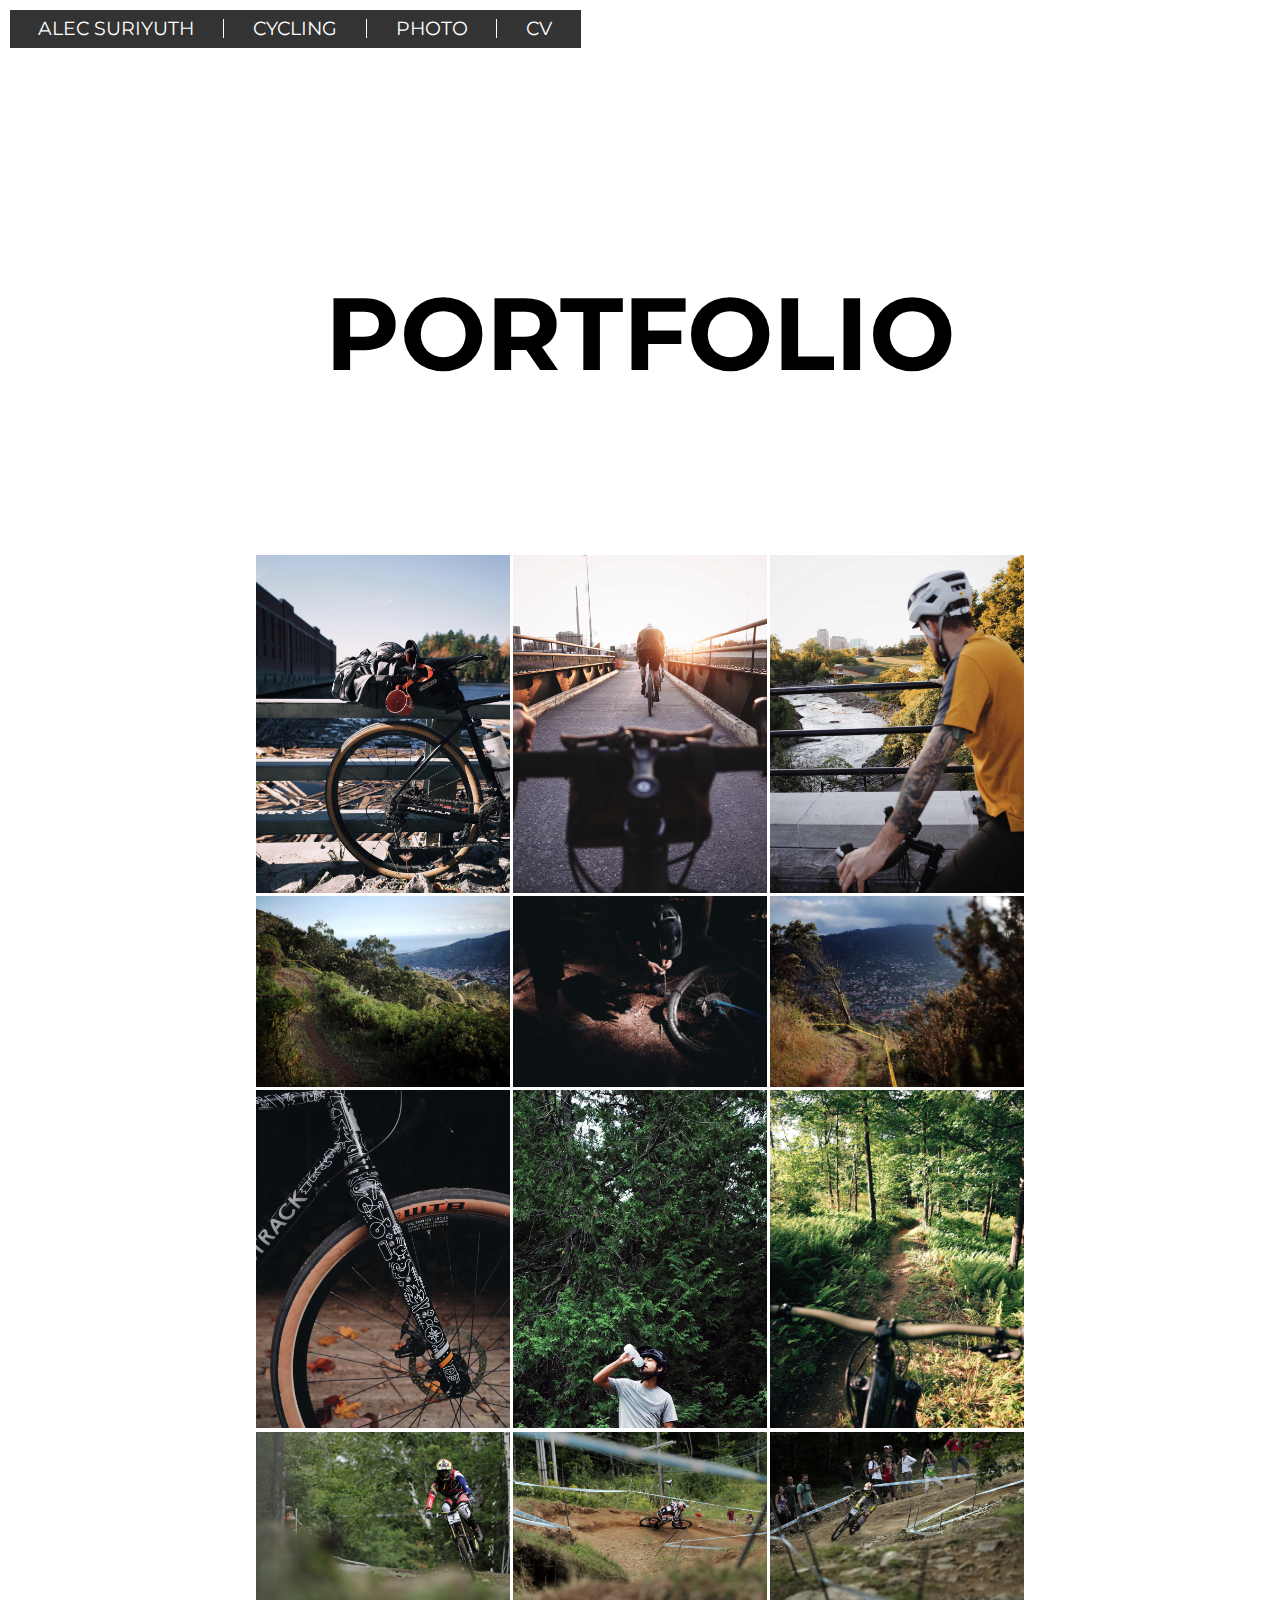
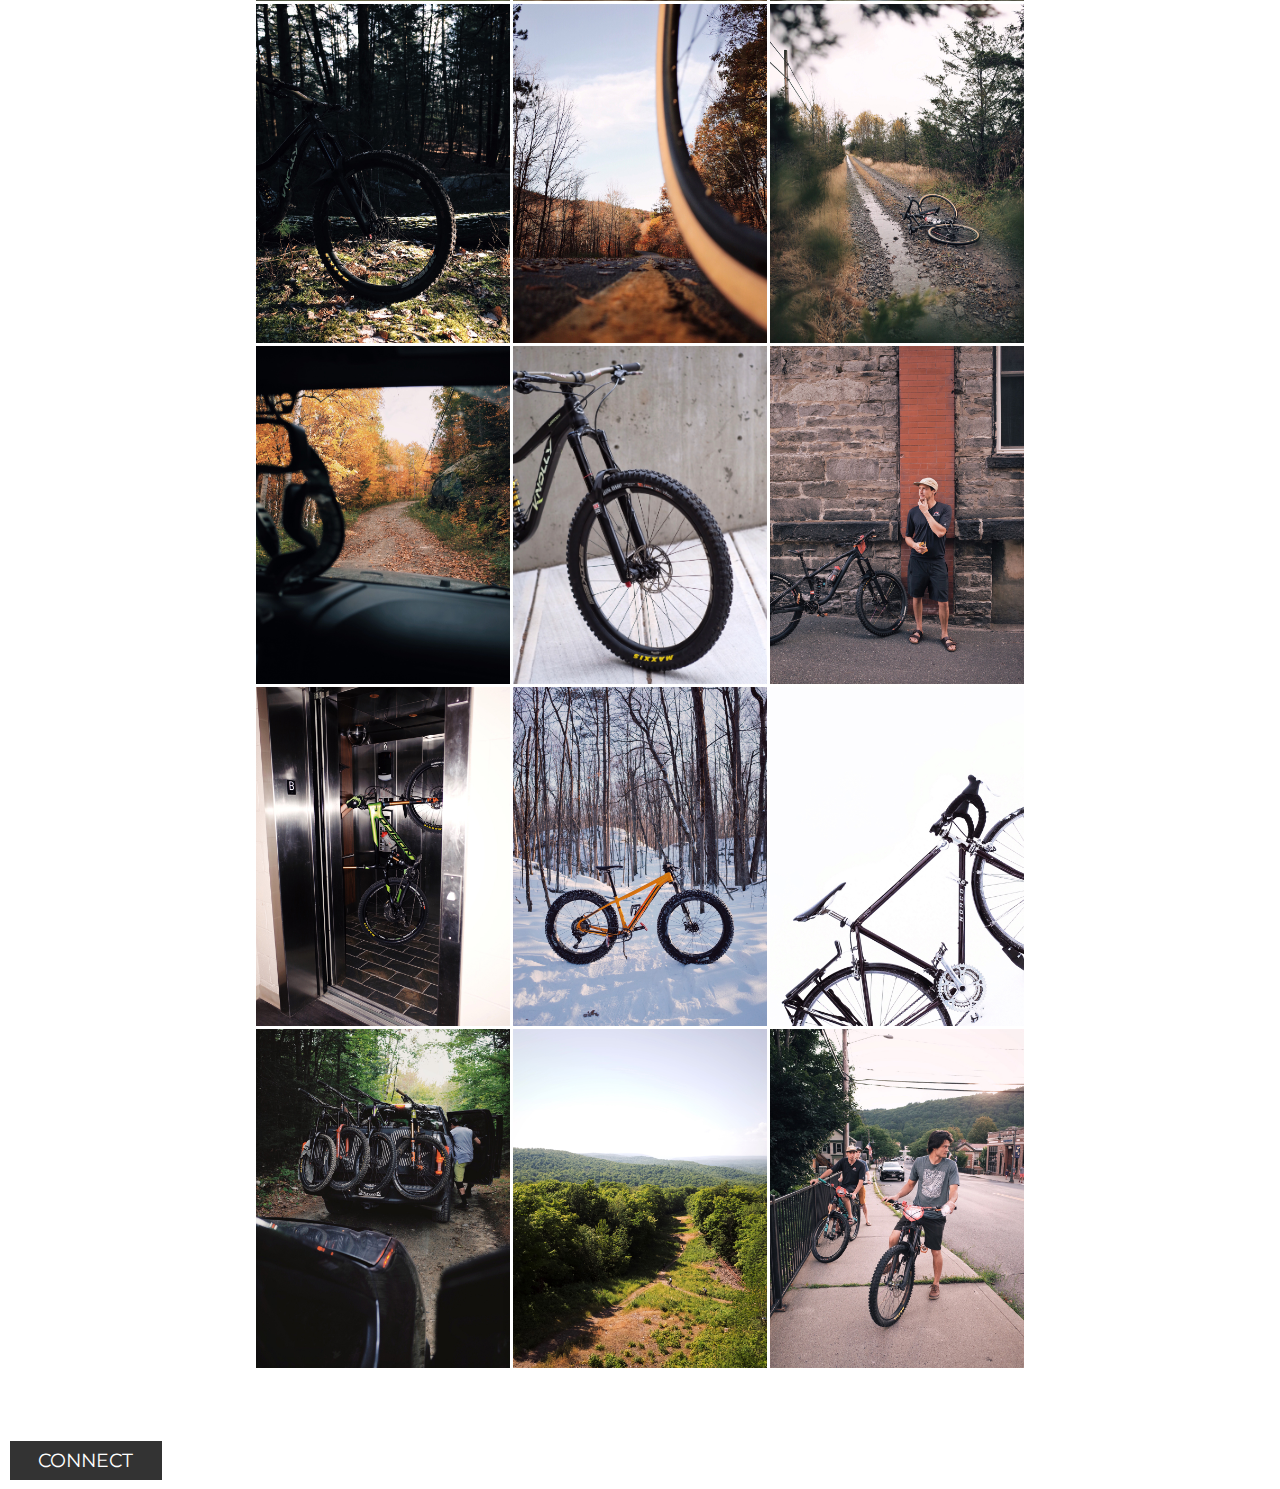
==== bpp.html @ 1c7b2f06 "Update bpp.html" ====
<html>   
<head> <!-- stuff that needs to be run but isnt show -->
    <title>ALEC SURIYUTH</title> <!--title seen in tab-->
        <link rel="stylesheet" type="text/css" href="cssreset.css"/> <!--links cssreset-->
        <link rel="stylesheet" type="text/css" href="style.css"/> <!--links stylesheet-->
        <link href="https://fonts.googleapis.com/css?family=Montserrat:200,300,400,500,700" rel="stylesheet"> <!--links font -->
    <style> 
    </style>
    <meta name="viewport" content="width= device-width, initial-scale= 1.0">
</head>


<body> <!--where the content goes-->
    
    <div class="gridt">
        
        <div class="T"><p><a href="index.html">ALEC SURIYUTH</a></p></div>
        <div class="L"><p><a href="cycling.html">CYCLING</a></p></div>
        <div class="C"><p><a href="photogrpahy.html">PHOTO</a></p></div>
        <div class="R"><p><a href="cv.html">CV</a></p></div>
    </div>
    
    
    <div class="content">

        <div class="title"><h1>PORT<wbr>FOLIO</h1></div>
            
        <div class="grid"> 
            <!-- separator -->
            <div>
                <img src="Bicycle%20Photo%20Portfolio/14.jpg"/>
            </div>
            <div>
                <img src="Bicycle%20Photo%20Portfolio/1.jpg"/>
            </div>
            <div>
                <img src="Bicycle%20Photo%20Portfolio/3.jpg"/> 
            </div>
            <!-- separator -->
            <div>
                <img src="Bicycle%20Photo%20Portfolio/36.jpg"/>
            </div>
            <div>
                <img src="Bicycle%20Photo%20Portfolio/33.jpg"/>
            </div>
            <div>
                <img src="Bicycle%20Photo%20Portfolio/35.jpg"/>
            </div>
            <!-- separator -->
            <div>
                <img src="Bicycle%20Photo%20Portfolio/4.jpeg"/>
            </div>
            <div>
                <img src="Bicycle%20Photo%20Portfolio/6.jpg"/>
            </div>
            <div>
                <img src="Bicycle%20Photo%20Portfolio/5.jpeg"/>
            </div>
            <!-- separator -->
            <div>
                <img src="Bicycle%20Photo%20Portfolio/20.jpg"/>
            </div>
            <div>
                <img src="Bicycle%20Photo%20Portfolio/21.JPG"/>
            </div>
            <div>
                <img src="Bicycle%20Photo%20Portfolio/22.JPG"/>
            </div>
            <!-- separator -->
            <div>
                <img src="Bicycle%20Photo%20Portfolio/10.jpg"/>
            </div>
            <div>
                <img src="Bicycle%20Photo%20Portfolio/11.jpg"/>
            </div>
            <div>
                <img src="Bicycle%20Photo%20Portfolio/12.jpg"/> 
            </div>
            <!-- separator -->
            <div>
                <img src="Bicycle%20Photo%20Portfolio/13.jpg"/>
            </div>
            <div>
                <img src="Bicycle%20Photo%20Portfolio/30.jpeg"/>
            </div>
            <div>
                <img src="Bicycle%20Photo%20Portfolio/15.jpg"/>
            </div>
            <!-- separator -->
             <div>
                 <img src="Bicycle%20Photo%20Portfolio/2.jpg"/>
            </div>
            <div>
                <img src="Bicycle%20Photo%20Portfolio/17.jpg"/>
            </div>
            <div>
                <img src="Bicycle%20Photo%20Portfolio/9.JPG"/>
            </div>
            <!-- separator -->
            <div>
                <img src="Bicycle%20Photo%20Portfolio/19.jpeg"/>
            </div>
            <div>
                <img src="Bicycle%20Photo%20Portfolio/23.jpg"/>
            </div>
            <div>
                <img src="Bicycle%20Photo%20Portfolio/24.jpeg"/>
            </div>
            <!-- separator -->
            
            
            
        </div>
    </div>
    
    
    <div class="bottomh"><p><a href="connect.html">CONNECT</a></p></div>
    
</body>
---- cssreset.css ----
/* http://meyerweb.com/eric/tools/css/reset/ 
   v2.0 | 20110126
   License: none (public domain)
*/

html, body, div, span, applet, object, iframe,
h1, h2, h3, h4, h5, h6, p, blockquote, pre,
a, abbr, acronym, address, big, cite, code,
del, dfn, em, img, ins, kbd, q, s, samp,
small, strike, strong, sub, sup, tt, var,
b, u, i, center,
dl, dt, dd, ol, ul, li,
fieldset, form, label, legend,
table, caption, tbody, tfoot, thead, tr, th, td,
article, aside, canvas, details, embed, 
figure, figcaption, footer, header, hgroup, 
menu, nav, output, ruby, section, summary,
time, mark, audio, video {
	margin: 0;
	padding: 0;
	border: 0;
	font-size-adjust: inherit;
	font: ;
	vertical-align: baseline;
}
/* HTML5 display-role reset for older browsers */
article, aside, details, figcaption, figure, 
footer, header, hgroup, menu, nav, section {
	display: block;
}
body {
	line-height: 1;
}
ol, ul {
	list-style: none;
}
blockquote, q {
	quotes: none;
}
blockquote:before, blockquote:after,
q:before, q:after {
	content: '';
	content: none;
}
table {
	border-collapse: collapse;
	border-spacing: 0;
}
---- style.css ----
/* CSS CODING */

/* MOBILE FIRST DESIGN */

@media all and (max-width: 767px) {
/*body*/
body { background-color: white;  font-weight: normal; font-family: montserrat; text-rendering: optimizeLegibility; width: 100%;  max-width: 100%; min-height: 100%; padding: 0px; /*space above, right, bottom, left */ margin: 0px; color: black}

/* header */
.gridt { display: grid; grid-template-columns: 1fr 1fr 1fr; width: 100%; text-align: center; overflow: hidden; font-weight: bold; font-size: 100%}
.gridt a { color: white; text-decoration: none}
.T { grid-row: 1; grid-row-end: 1; grid-column-start: 1; grid-column-end: 4; margin: 1.2em 0em 0.6em 0em; background-color: white }
.T a { color: #333; font-size: 10vw}
.L { grid-row: 2; grid-row-end: 2; grid-column: 1; padding: 0.5em; background-color: #333; margin: 0.2em 0.2em 0.2em 0.4em }
.C { grid-row: 2; grid-row-end: 2; grid-column: 2; padding: 0.5em; background-color: #333; margin: 0.2em }
.R { grid-row: 2; grid-row-end: 2; grid-column: 3; padding: 0.5em; background-color: #333; margin: 0.2em 0.4em 0.2em 0.2em }
    
/* bottom navigation bar */
.bottomh { background-color: #333; margin: 0.4em; padding: 0.5em; position: absolute; right: 0; left: 0; bottom:  }
.bottomh a { color: white; text-decoration: none; font-weight: bold;  }

/* homepage/connect footer */
.bottomht { background-color: #333; margin: 0.4em; padding: 0.5em; right: 0; left: 0; bottom: 0}
.bottomht a { color: white; text-decoration: none; font-weight: bold }
    
/* title */
.title { text-align: center; position: center; padding-bottom: 1em; display: block; width: 100vw; overflow: hidden}
.title h2 { margin: 0%; margin-bottom: 3em; font-size: 4vw}
.title h1 { position: center;  font-size: 15vw; font-family: montserrat; margin-top: 15vh}

/* special title */
/* from https://css-tricks.com/swapping-out-text-five-different-ways/ */
    
#example-five { position: relative; width: 100% }
#example-five-checkbox { display: none }
#example-five:after { content: "CV"; position: absolute; top: 0; left: 0; right: 0; bottom: 0; background: white}
      
/* content */
.content { background-color: white; text-align: center; margin-top: 12%; color: black; min-height: 100% }
.content a { color: black; text-decoration: none}
    
.homepagelinks {font-size: 2vw; margin-bottom: 50vh}
.homepagelinks h2 a { color: black; text-decoration: none }
.homepagelinks a:hover {color: dimgrey}

/* grid */
img { display: block; max-width: 100%; height: }

/* sets up grid for photos*/
.grid { margin-top: 35%}
.grid img { background-color: aqua; margin-bottom: 5%; width: 90%; margin-left: 5%; margin-right: 5%}
 
.sep {display: block; height: 2em; width: 100%}
  
/* Resume */
.resume {display: block;  max-width: 100%; margin: 10% 0% 10% 0%}
    
/*CYCLING*/
.sponsors {margin-bottom: 3em; margin-top: 2em; font-size: 1em; width: 65%; margin-left: 17.5%; margin-right: 17.5%}
.sponsors h2 {  font-size: 1.3em; margin: 0%; padding: 0%}
.sponsors h3 {  font-size: 1.3em; margin: 0%; padding: 0%}
.sponsors h4 {  font-size: 0.7em; margin: 0%; padding: 0%}
.sponsors a:hover {color:dimgrey}

/*CONNECT*/
.connect {margin-bottom: 3em; margin-top: 2em}
.connect h2 {  font-size: 1em; margin: 0%; padding: 0.1em}
.connect a:hover {color:dimgrey}

.schedule {position: relative; text-align: left; margin-left: 25%; width: 90%; margin-left: 5%; margin-right: 5%; margin-bottom: 10em}
.schedule h3 {margin-bottom: 0.5em}
.cyc {  width: 100%; position: relative; text-align: left; background-color: white}
.imagecyc {position: relative; width: 90%; margin-left: 5%; margin-right: 5%; margin-bottom: 8em; margin-top: 7.5em}
.imagecyc h4 {margin-top: 0.5em}
table {width: 100%}
td {padding: 0.1em}
.overall {position: relative; text-align: left; margin-left: 25%; width: 50%; margin-bottom: 5em}


}






/* DESKTOP */

@media all and (min-width: 767px) { 

/*body*/
body { background-color: white;  font-weight: normal; font-family: montserrat; text-rendering: optimizeLegibility; max-width: 100%; max-height: 100%; padding: 0px; /*space above, right, bottom, left */ margin: 0px; color: black; min-width: 800px}

/* lists */
.gridt { display: inline-block; text-align: center; text-decoration: none; background-color: #333; font-size: 1.2em; margin: 0.5em }
    .T { display: inline-block; padding: 0em 1.5em 0em 1em; margin: 0.5em; float: left; border-right: solid 0.1em white}
    .L { display: inline-block; padding: 0em 1.5em 0em 0.5em; margin: 0.5em; float: left; border-right: solid 0.1em white}
    .C { display: inline-block; padding: 0em 1.5em 0em 0.5em; margin: 0.5em; float: left; border-right: solid 0.1em white}
    .R { display: inline-block; padding: 0em 1em 0em 0.5em; margin: 0.5em; float: left; }
    .gridt a { color: white; text-decoration: none}
.gridt a:hover { background-color: #111 }

/* top bar */
.top { position: fixed; top: 0px; width: 100%; z-index: +2}

/* bottom navigation bar */
.bottomh { display: block; background-color: #333; font-size: 1.2em; margin-top: 5%; padding: 0.5em 1.5em 0.5em 1.5em; margin: 0.5em; bottom: 0; position: static; float: left}
.bottomh a { color: white; text-decoration: none}
    
/* bottom navigation bar */
.bottomht { position: absolute; bottom: 0em; display: block; background-color: #333; font-size: 1.2em; padding: 0.5em 1.5em 0.5em 1.5em; margin: 0.5em}
.bottomht a { color: white; text-decoration: none}

/* title */
.title { text-align: center; padding-bottom: 1em; width: 100vw; background-color: white; margin-top: 25vh}
.title h2 { margin: 0%; margin-bottom: 3em; font-size: 2vw}
.title h1 { position: center; font-size: 8vw; font-family: montserrat; width: 80%; margin-left: 10%; margin-right: 10%; padding: 0%; background-color: white}
    
/* content */
.content { background-color: inherit; text-align: center; margin-top: 12%; color: black }

.homepagelinks {font-size: 1.4vw}
.homepagelinks h2 a { color: black; text-decoration: none }
.homepagelinks a:hover {color: dimgrey}

.content a { color: black; text-decoration: none}

/* grid */
img { display: block; max-width: 100% }

 /* sets up grid for photos*/
.grid {  display: grid; grid-template-columns: 1fr 1fr 1fr; width: 60vw; margin-left: 20vw; margin-right: 20vw;  position: relative; margin-bottom: 5%; margin-top: 12%; grid-gap: 0.2em} 
.grid img {margin-bottom: 0%}
 
.sep {display: block; height: 2em; width: 100%}
 
/* PDF */
.resume {display: block;  max-width: 60%; margin: 10% 20% 10% 20%; border: 0.1em solid black}
    
/*CYCLING*/
.sponsors {margin-bottom: 3em; margin-top: 2em; font-size: 1em; max-width: 65%; margin-left: 17.5%; margin-right: 17.5%}
.sponsors h2 {  font-size: 1.3em; margin: 0%; padding: 0%}
.sponsors h3 {  font-size: 1.3em; margin: 0%; padding: 0%}
.sponsors h4 {  font-size: 0.7em; margin: 0%; padding: 0%}
.sponsors a:hover {color:dimgrey}

/*CONNECT*/
.connect {margin-bottom: 3em; margin-top: em}
.connect h2 {  font-size: 1.5em; margin: 0%; padding: 0.1em}
.connect a:hover {color:dimgrey}

.schedule {position: relative; text-align: left; margin-left: 25%; width: 50%; margin-bottom: 10em}
.schedule h3 {margin-bottom: 0.5em}
.cyc {  width: 100%; position: relative; text-align: left; background-color: white}
.imagecyc {position: relative; width: 75%; margin-left: 12.5%; margin-right: 12.5%; margin-bottom: 8em; margin-top: 8em}
.imagecyc h4 {margin-top: 0.5em}
table {width: 100%}
td {padding: 0.1em}
.overall {position: relative; text-align: left; margin-left: 25%; width: 50%; margin-bottom: 5em}

}
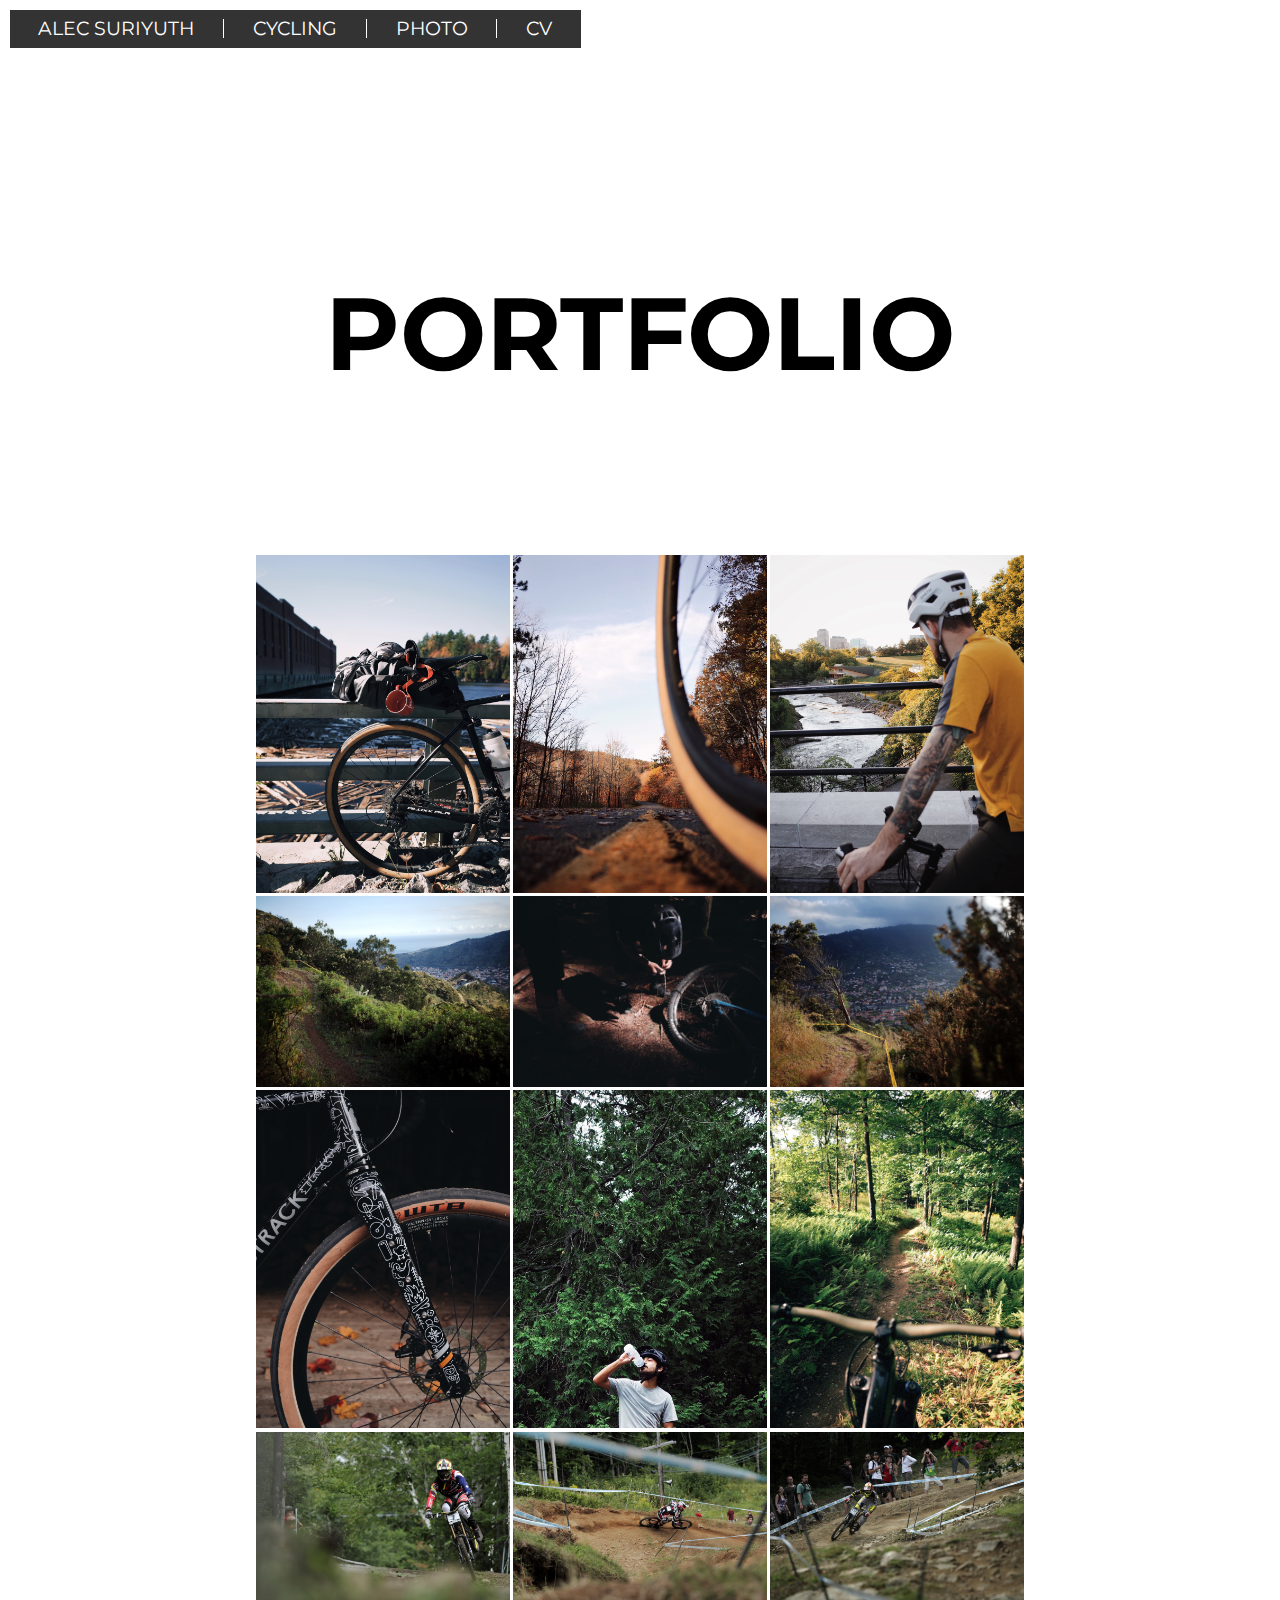
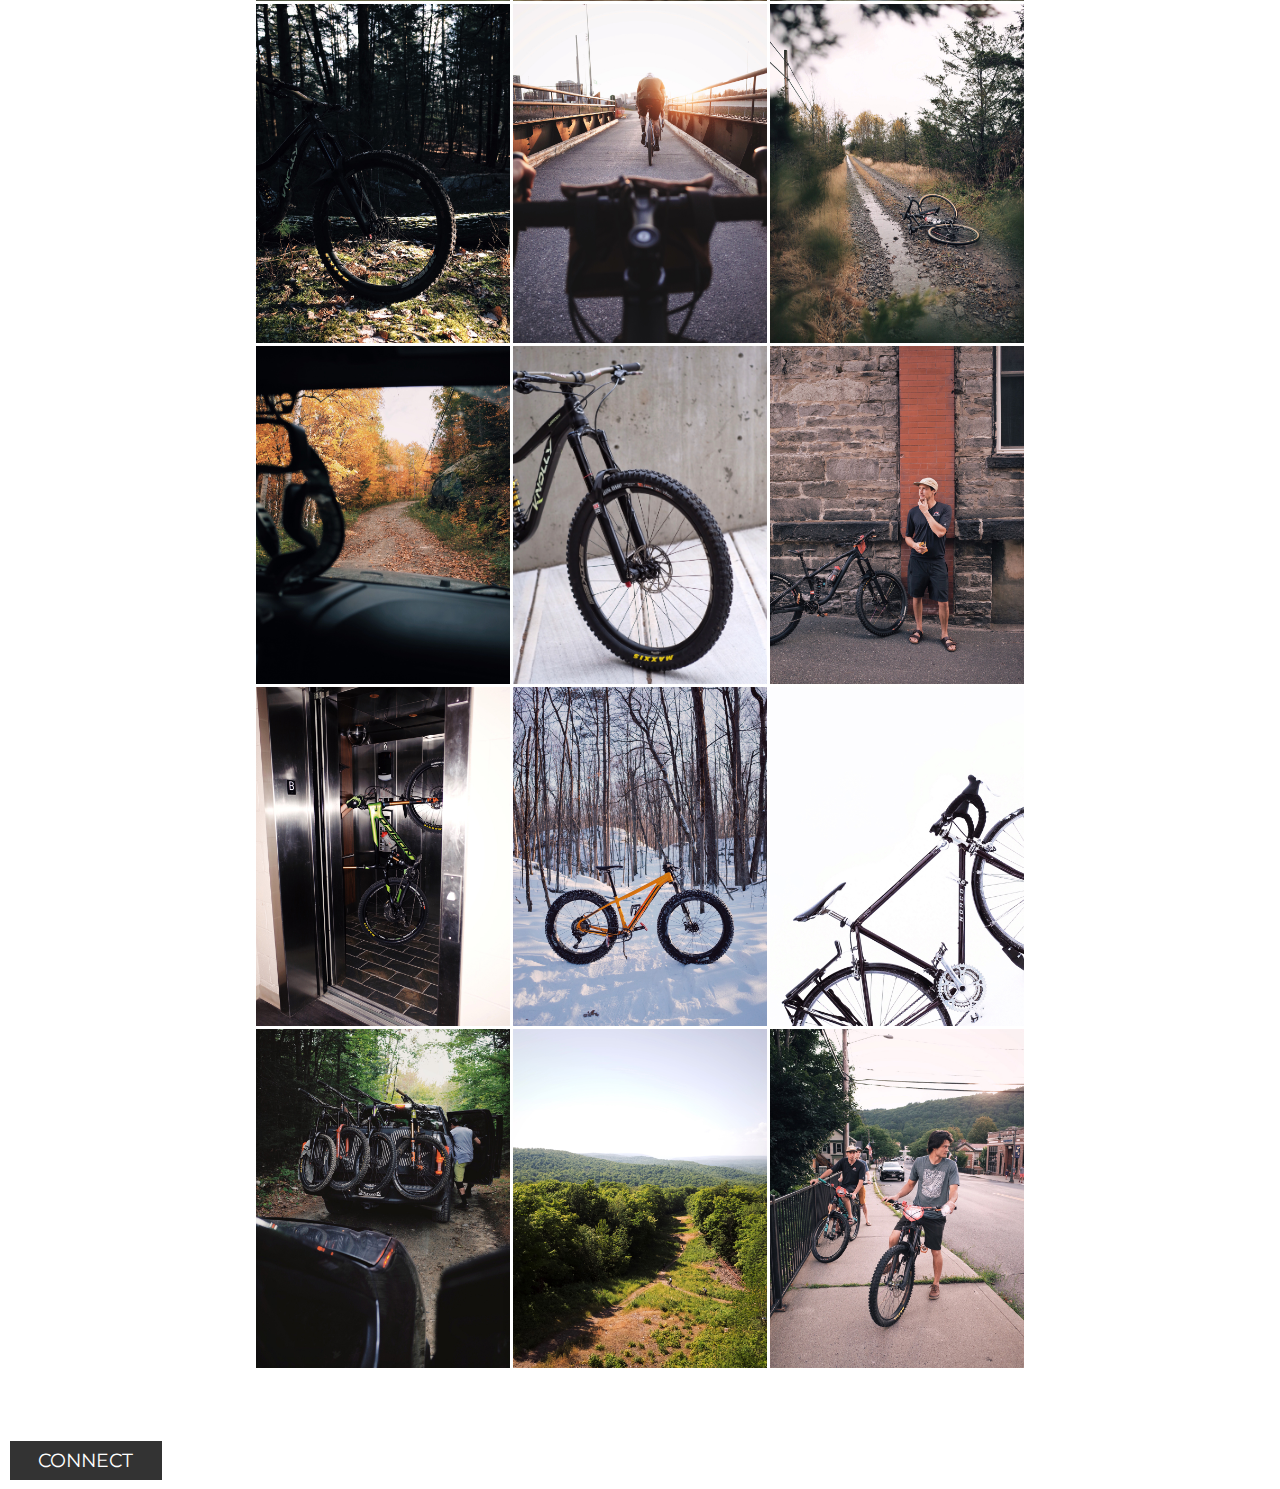
==== commit c698f9a1: "Update bpp.html" ====
--- a/bpp.html
+++ b/bpp.html
@@ -31,7 +31,7 @@
                 <img src="Bicycle%20Photo%20Portfolio/14.jpg"/>
             </div>
             <div>
-                <img src="Bicycle%20Photo%20Portfolio/1.jpg"/>
+                <img src="Bicycle%20Photo%20Portfolio/11.jpg"/>
             </div>
             <div>
                 <img src="Bicycle%20Photo%20Portfolio/3.jpg"/> 
@@ -71,7 +71,7 @@
                 <img src="Bicycle%20Photo%20Portfolio/10.jpg"/>
             </div>
             <div>
-                <img src="Bicycle%20Photo%20Portfolio/11.jpg"/>
+                <img src="Bicycle%20Photo%20Portfolio/1.jpg"/>
             </div>
             <div>
                 <img src="Bicycle%20Photo%20Portfolio/12.jpg"/> 
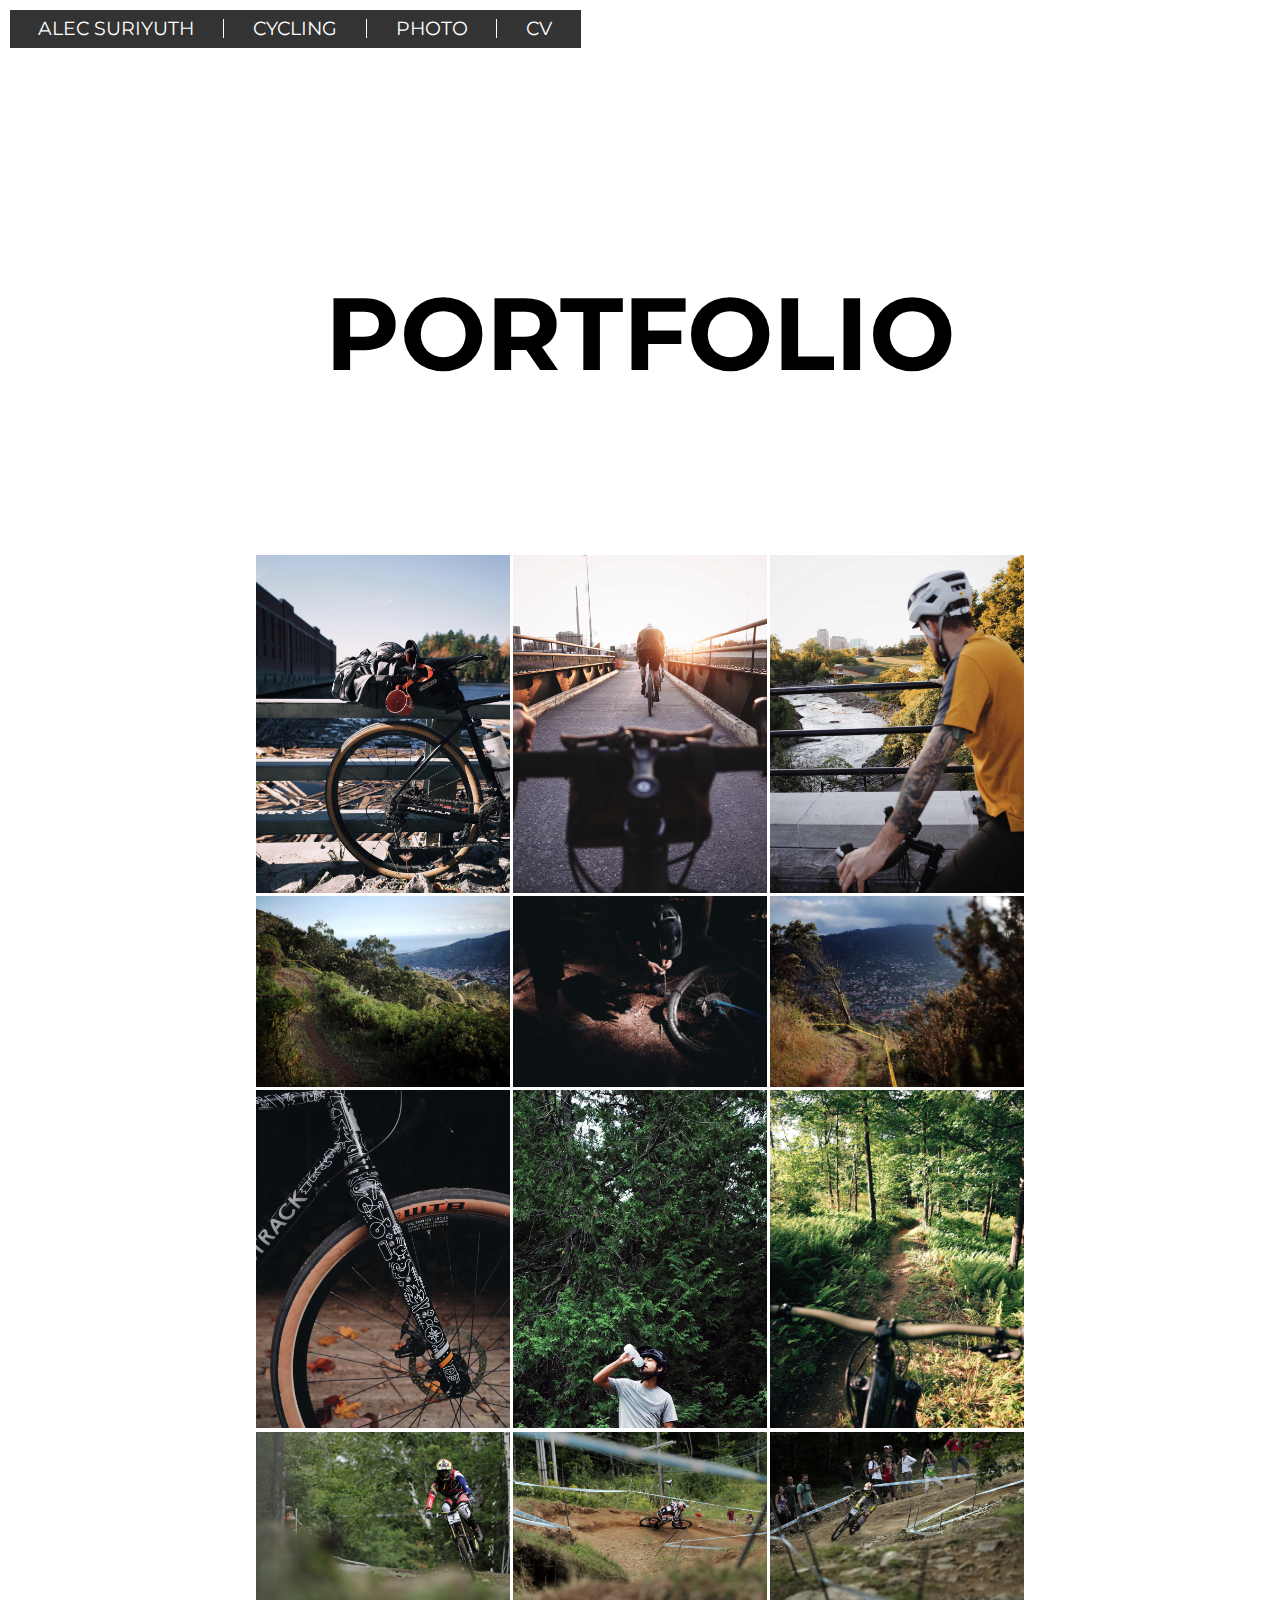
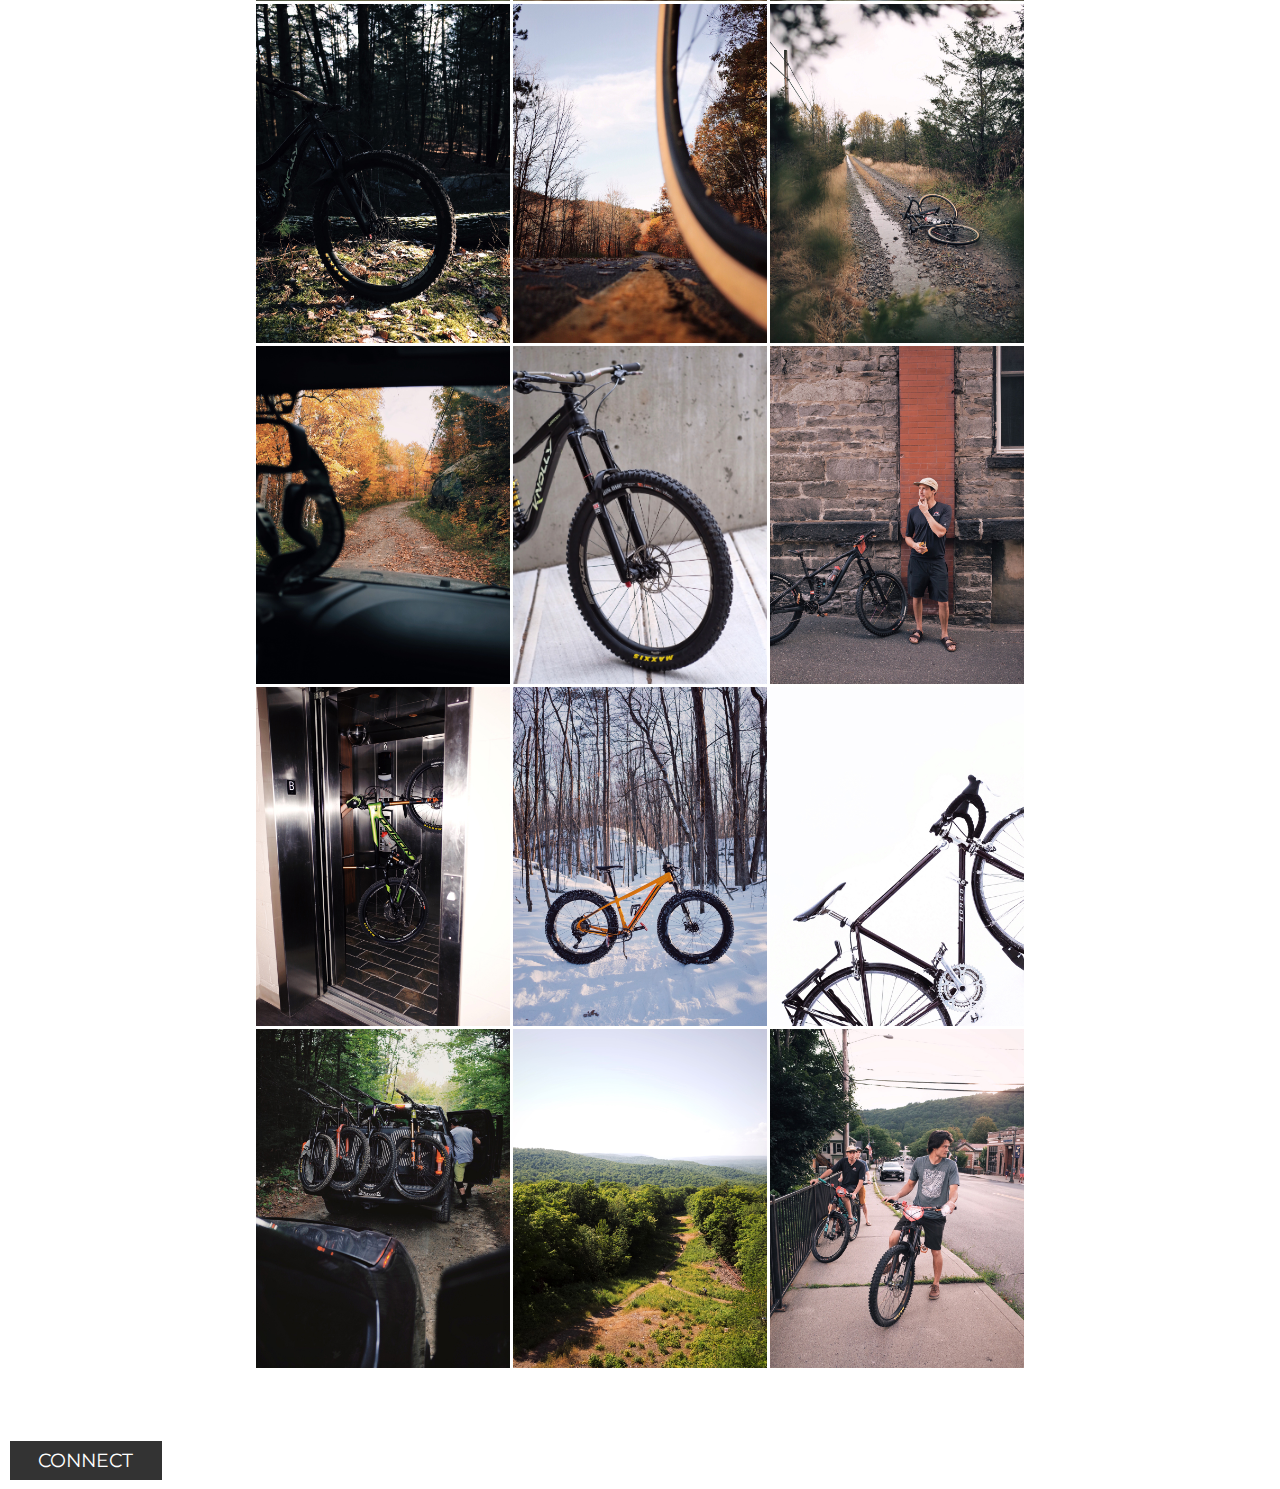
==== commit 92df1e2e: "Update bpp.html" ====
--- a/bpp.html
+++ b/bpp.html
@@ -31,7 +31,7 @@
                 <img src="Bicycle%20Photo%20Portfolio/14.jpg"/>
             </div>
             <div>
-                <img src="Bicycle%20Photo%20Portfolio/11.jpg"/>
+                <img src="Bicycle%20Photo%20Portfolio/1.jpg"/>
             </div>
             <div>
                 <img src="Bicycle%20Photo%20Portfolio/3.jpg"/> 
@@ -71,7 +71,8 @@
                 <img src="Bicycle%20Photo%20Portfolio/10.jpg"/>
             </div>
             <div>
-                <img src="Bicycle%20Photo%20Portfolio/1.jpg"/>
+                
+                <img src="Bicycle%20Photo%20Portfolio/11.jpg"/>
             </div>
             <div>
                 <img src="Bicycle%20Photo%20Portfolio/12.jpg"/> 
@@ -81,7 +82,7 @@
                 <img src="Bicycle%20Photo%20Portfolio/13.jpg"/>
             </div>
             <div>
-                <img src="Bicycle%20Photo%20Portfolio/30.jpeg"/>
+                <img src="Bicycle%20Photo%20Portfolio/37.jpeg"/>
             </div>
             <div>
                 <img src="Bicycle%20Photo%20Portfolio/15.jpg"/>
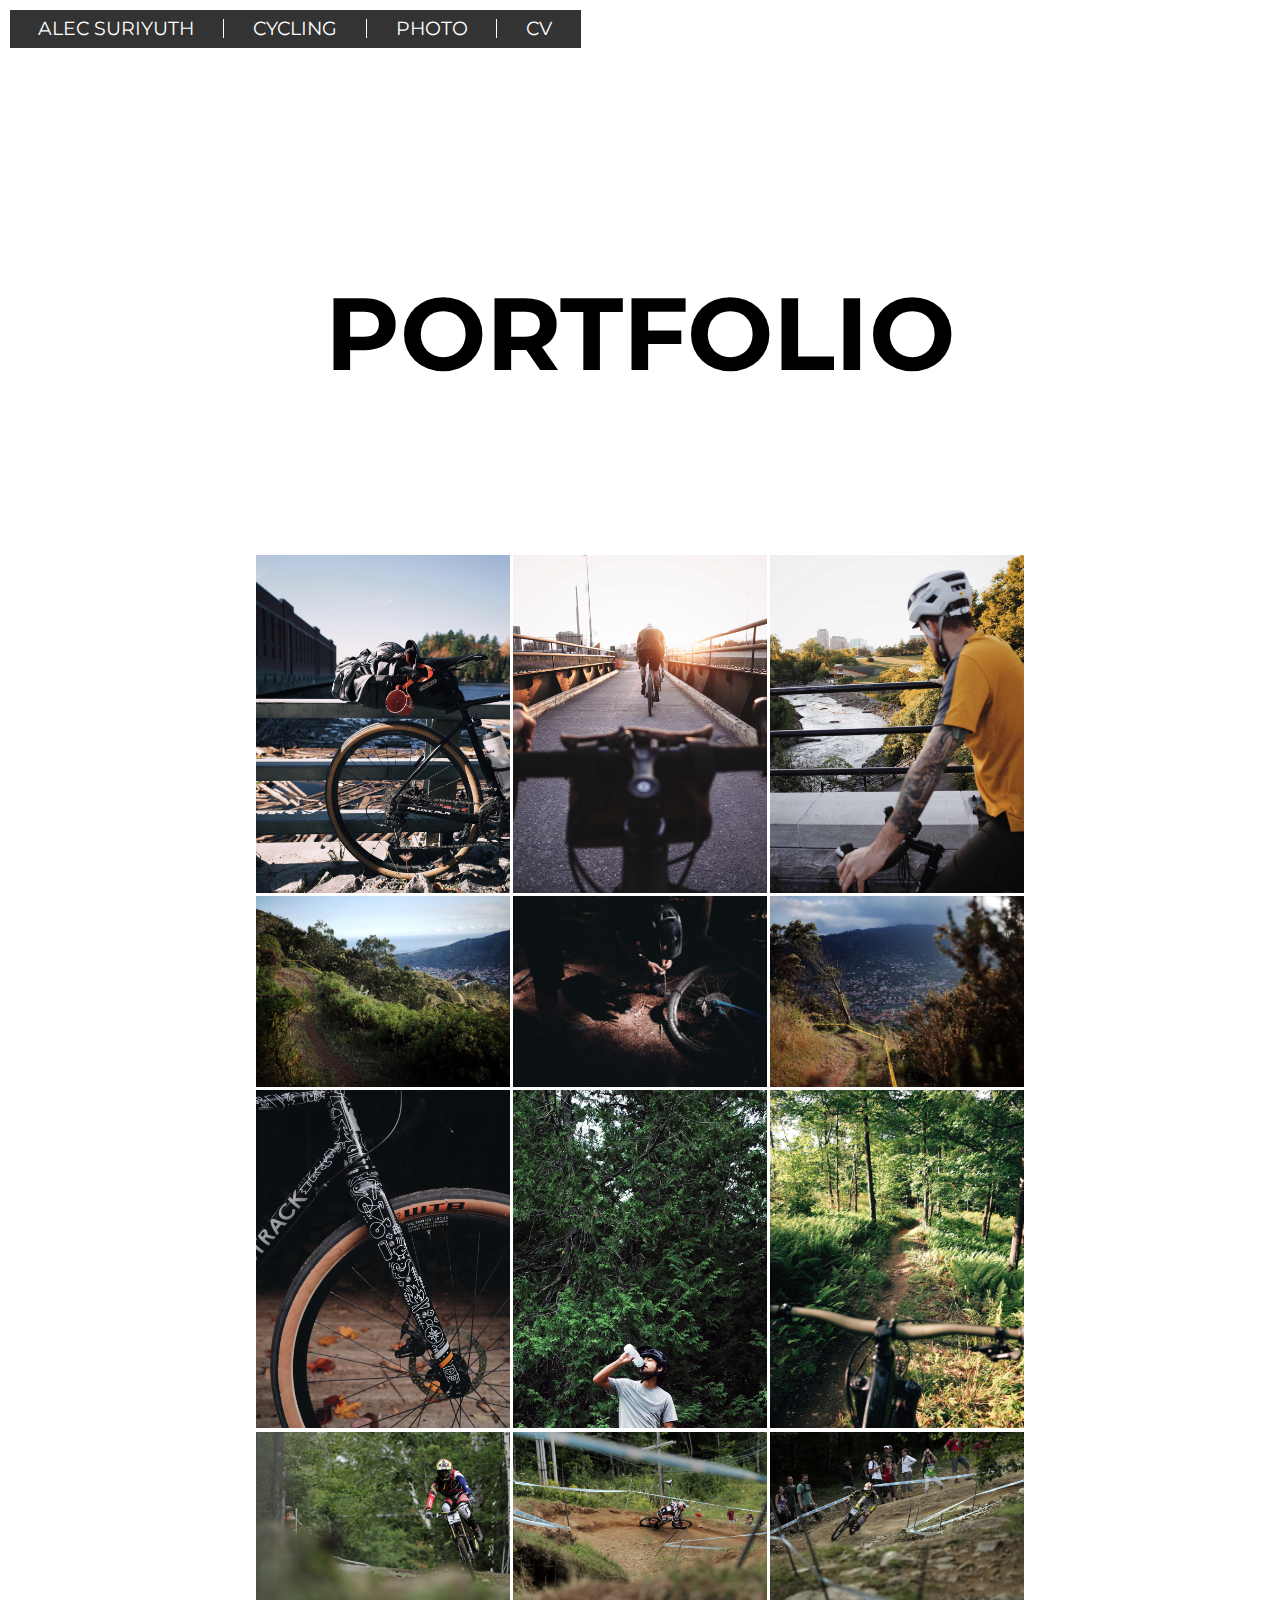
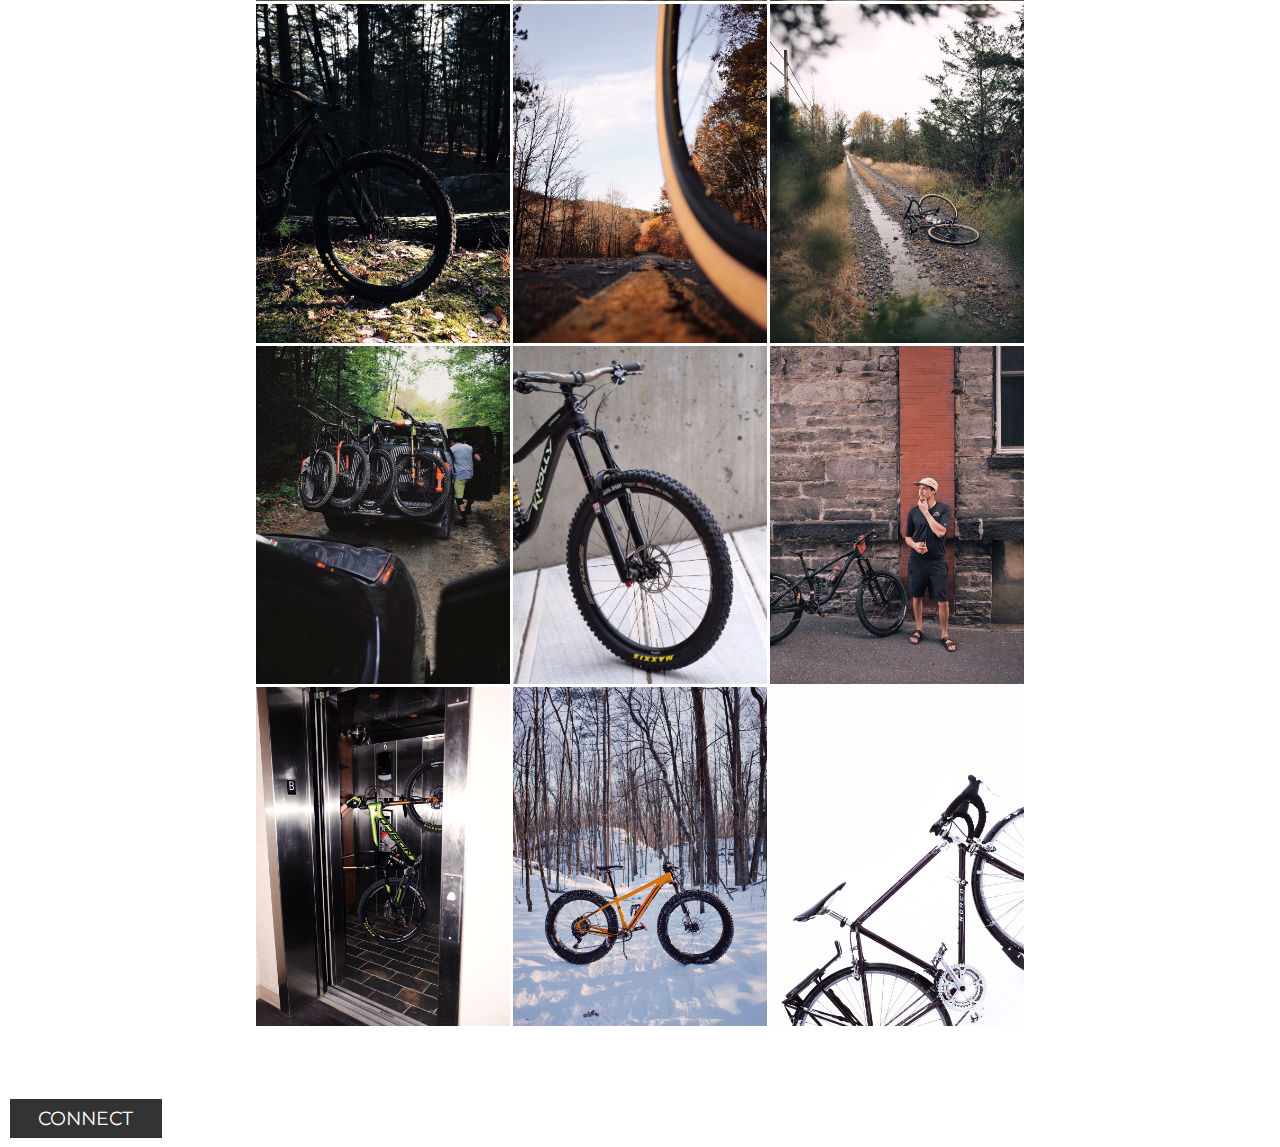
==== commit 29c954f6: "Update bpp.html" ====
--- a/bpp.html
+++ b/bpp.html
@@ -79,7 +79,7 @@
             </div>
             <!-- separator -->
             <div>
-                <img src="Bicycle%20Photo%20Portfolio/13.jpg"/>
+                <img src="Bicycle%20Photo%20Portfolio/19.jpeg"/>
             </div>
             <div>
                 <img src="Bicycle%20Photo%20Portfolio/37.jpeg"/>
@@ -98,16 +98,6 @@
                 <img src="Bicycle%20Photo%20Portfolio/9.JPG"/>
             </div>
             <!-- separator -->
-            <div>
-                <img src="Bicycle%20Photo%20Portfolio/19.jpeg"/>
-            </div>
-            <div>
-                <img src="Bicycle%20Photo%20Portfolio/23.jpg"/>
-            </div>
-            <div>
-                <img src="Bicycle%20Photo%20Portfolio/24.jpeg"/>
-            </div>
-            <!-- separator -->
             
             
             
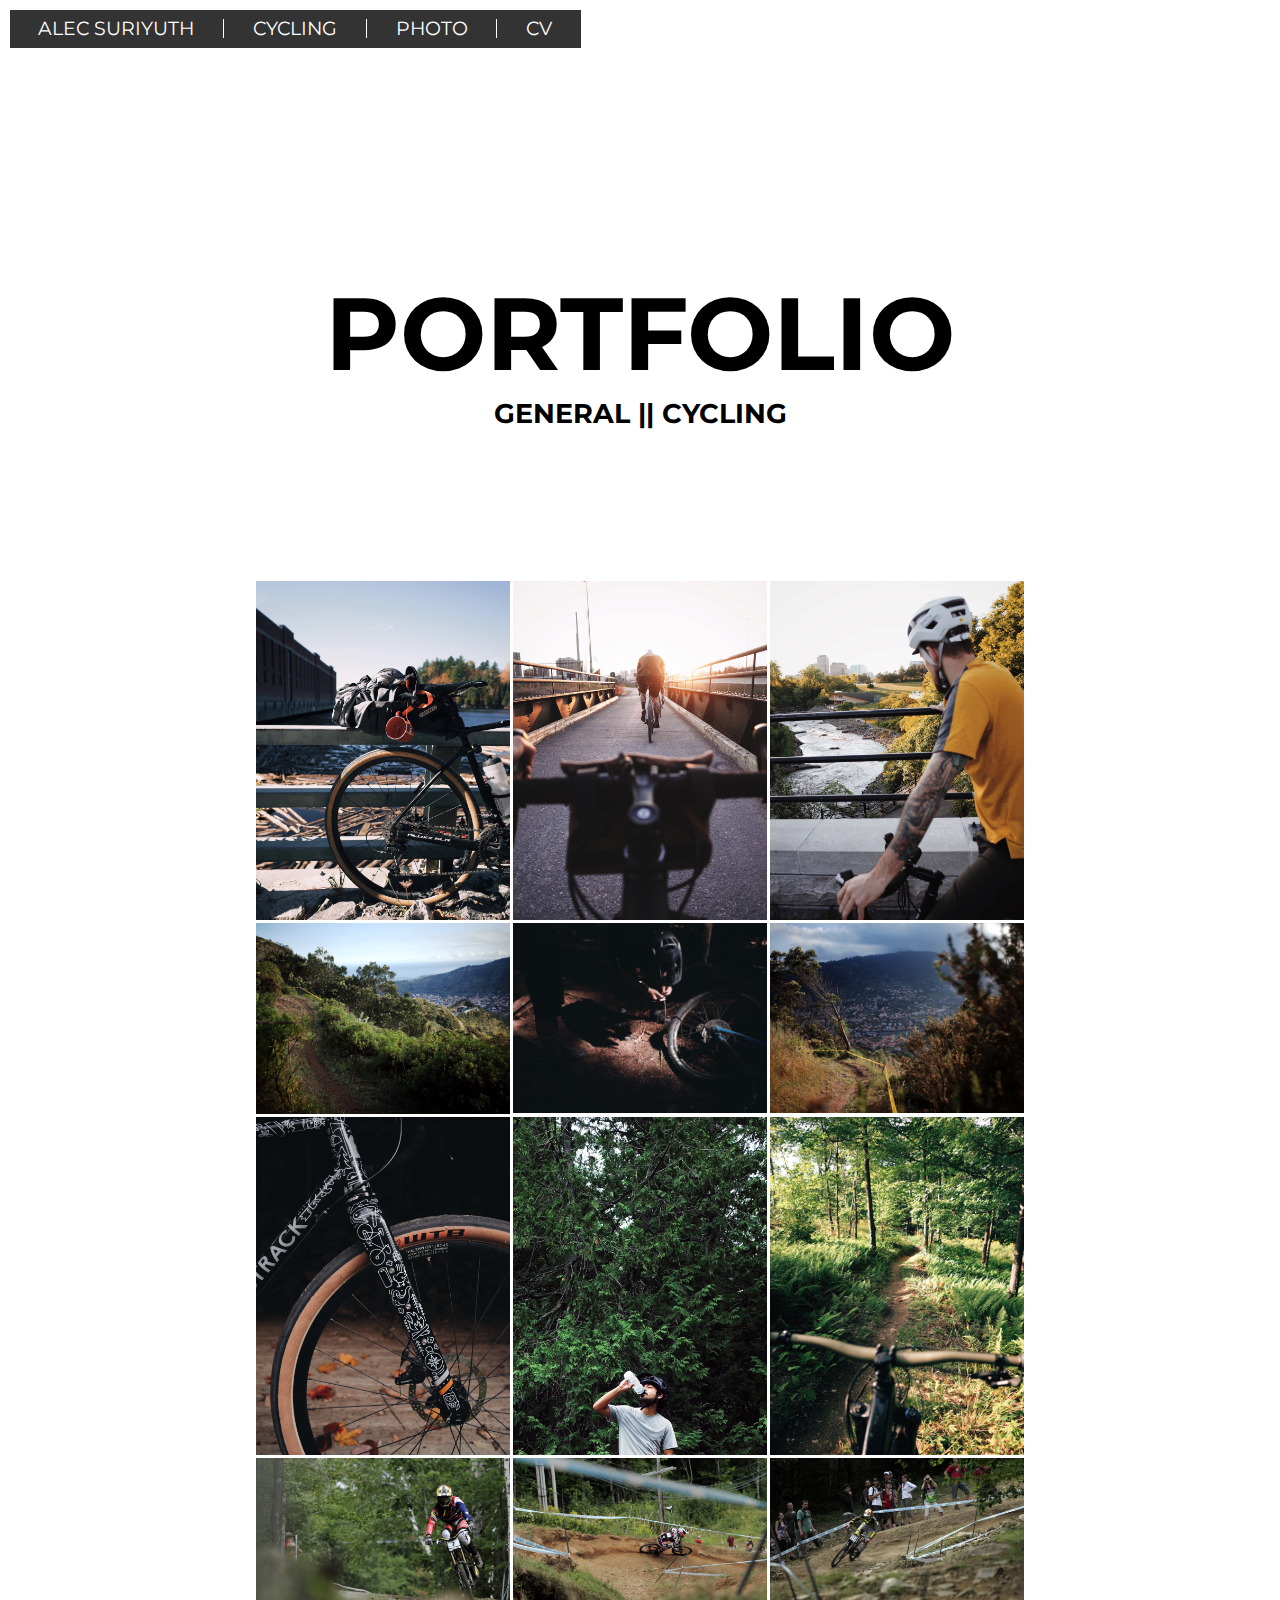
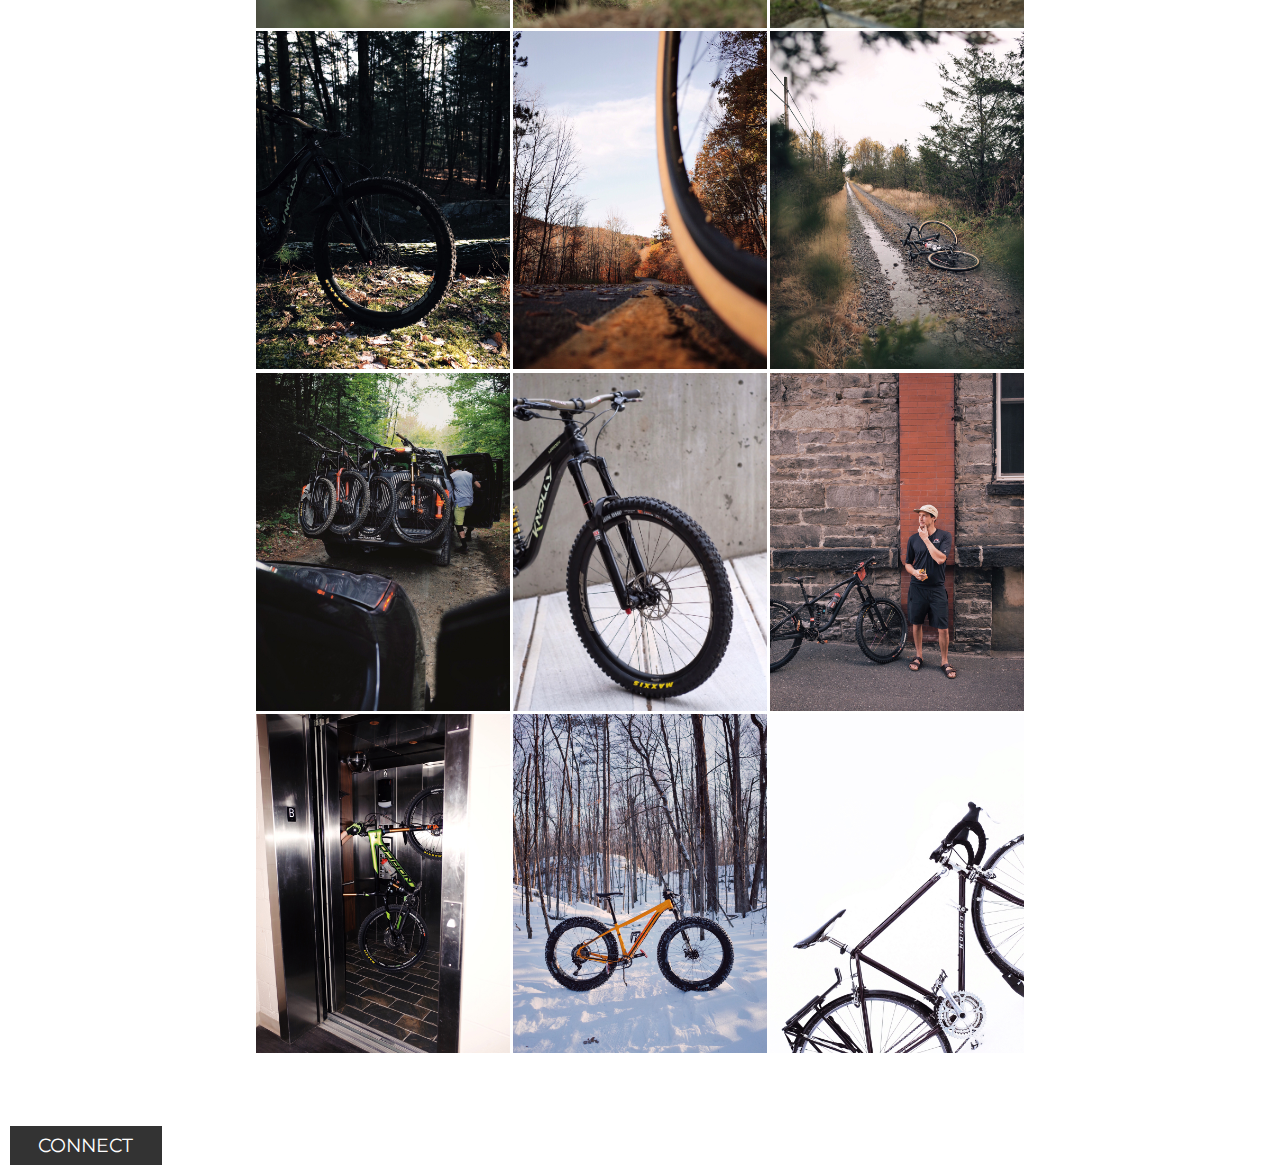
==== commit b77babbe: "Update bpp.html" ====
--- a/bpp.html
+++ b/bpp.html
@@ -24,6 +24,10 @@
     <div class="content">
 
         <div class="title"><h1>PORT<wbr>FOLIO</h1></div>
+        
+        <div class="homepagelinks">
+                <h2> <a href="photogrpahy.html">GENERAL</a> || <a href="bpp.html">CYCLING</a> </h2>
+        </div>
             
         <div class="grid"> 
             <!-- separator -->
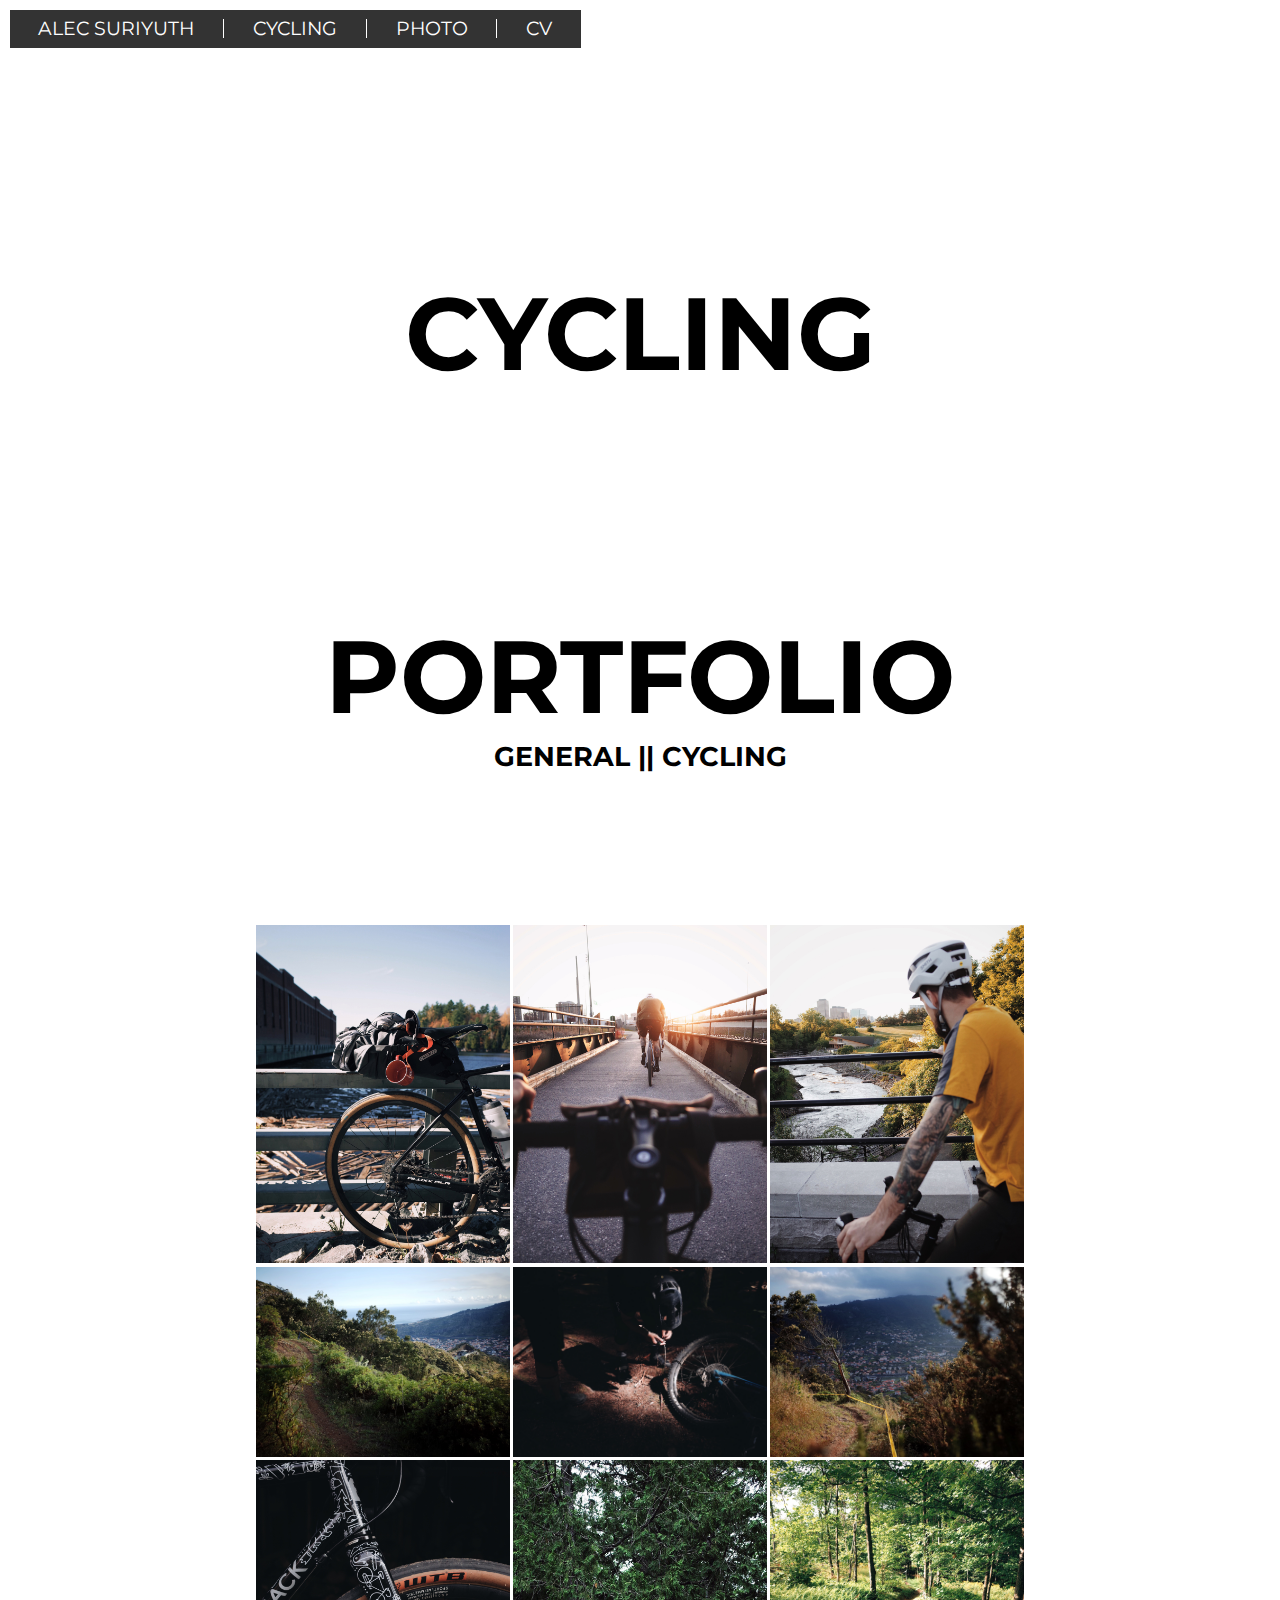
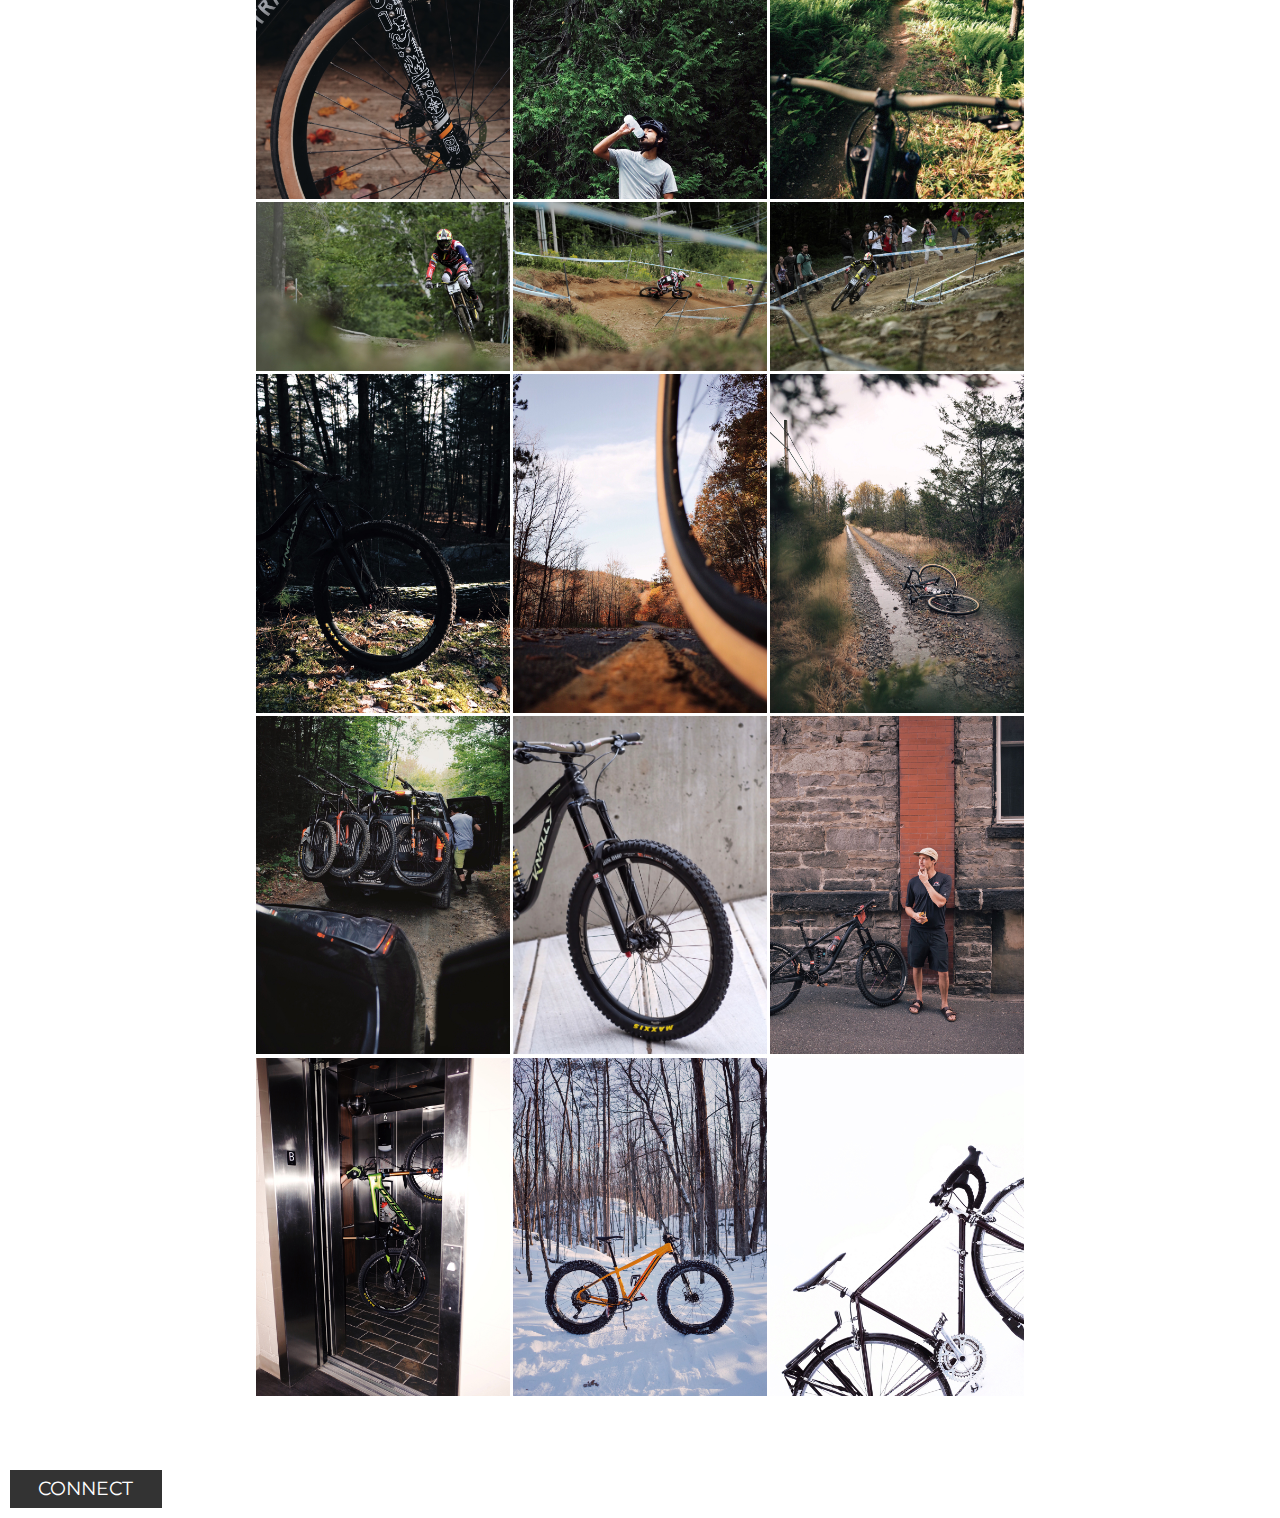
==== commit 641c53f5: "Update bpp.html" ====
--- a/bpp.html
+++ b/bpp.html
@@ -23,6 +23,7 @@
     
     <div class="content">
 
+        <div class="title"><h1>CYCLING</h1></div>
         <div class="title"><h1>PORT<wbr>FOLIO</h1></div>
         
         <div class="homepagelinks">
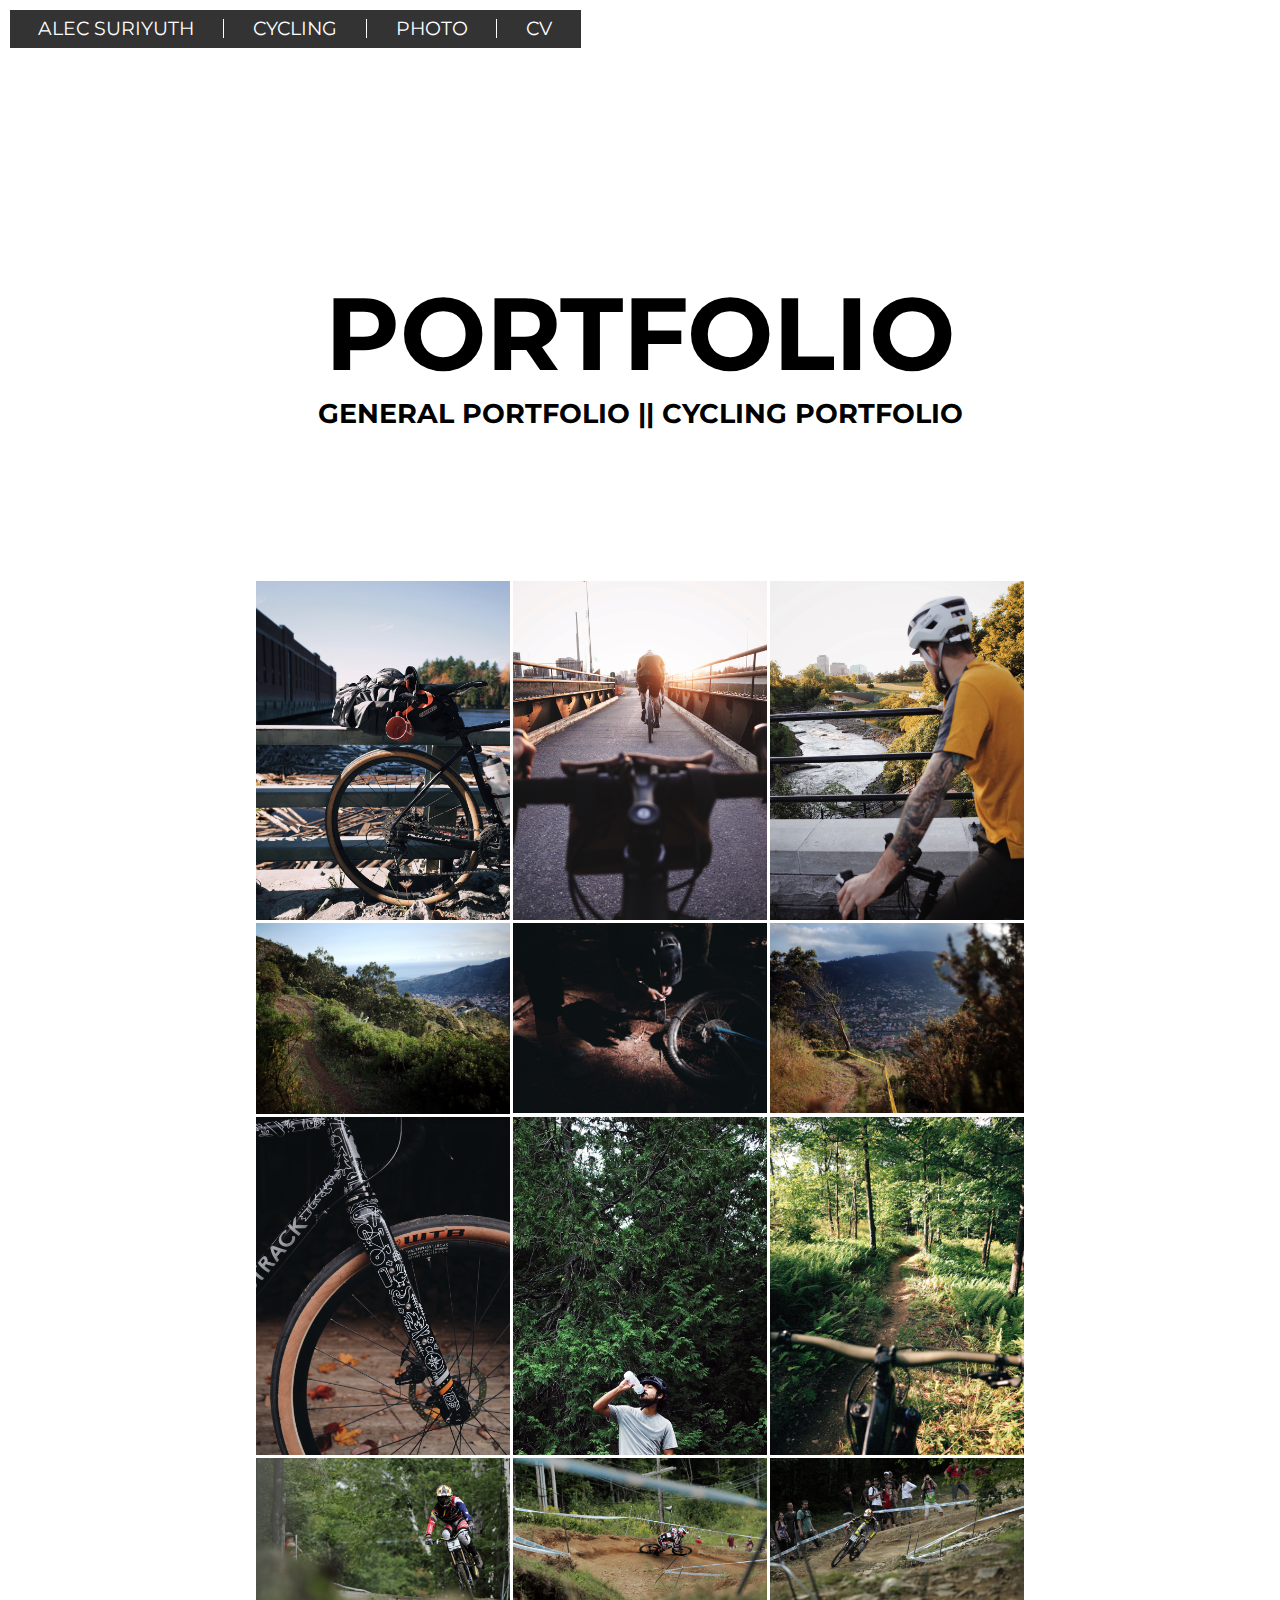
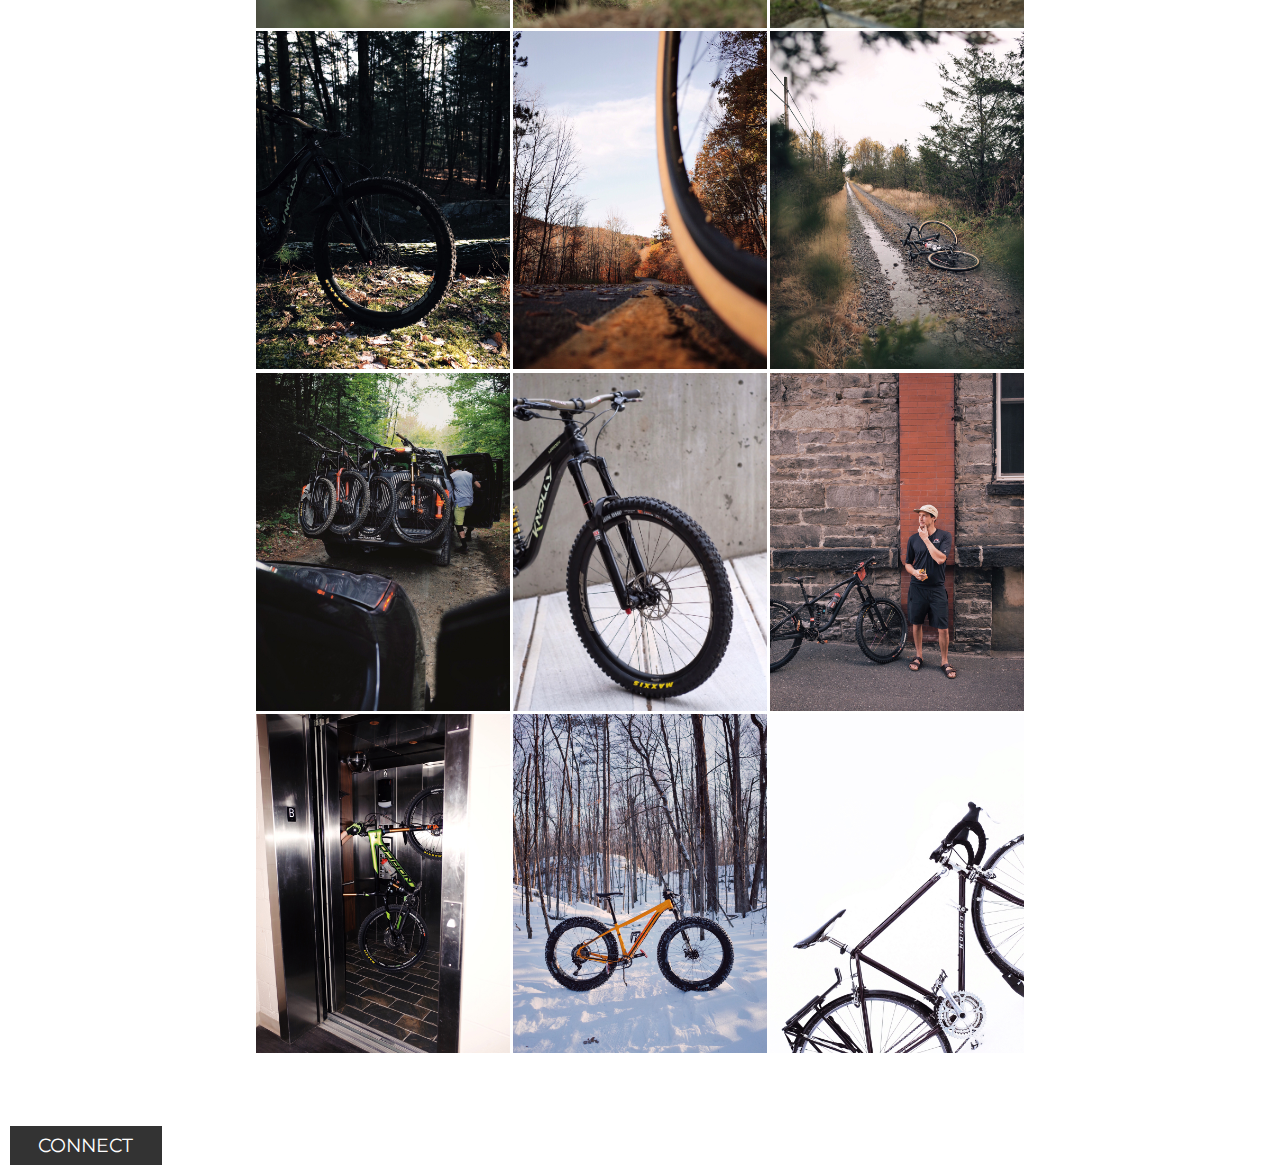
==== commit fe25a82c: "Update bpp.html" ====
--- a/bpp.html
+++ b/bpp.html
@@ -23,11 +23,10 @@
     
     <div class="content">
 
-        <div class="title"><h1>CYCLING</h1></div>
         <div class="title"><h1>PORT<wbr>FOLIO</h1></div>
         
         <div class="homepagelinks">
-                <h2> <a href="photogrpahy.html">GENERAL</a> || <a href="bpp.html">CYCLING</a> </h2>
+                <h2> <a href="photogrpahy.html">GENERAL PORTFOLIO</a> || <a href="bpp.html">CYCLING PORTFOLIO</a> </h2>
         </div>
             
         <div class="grid"> 
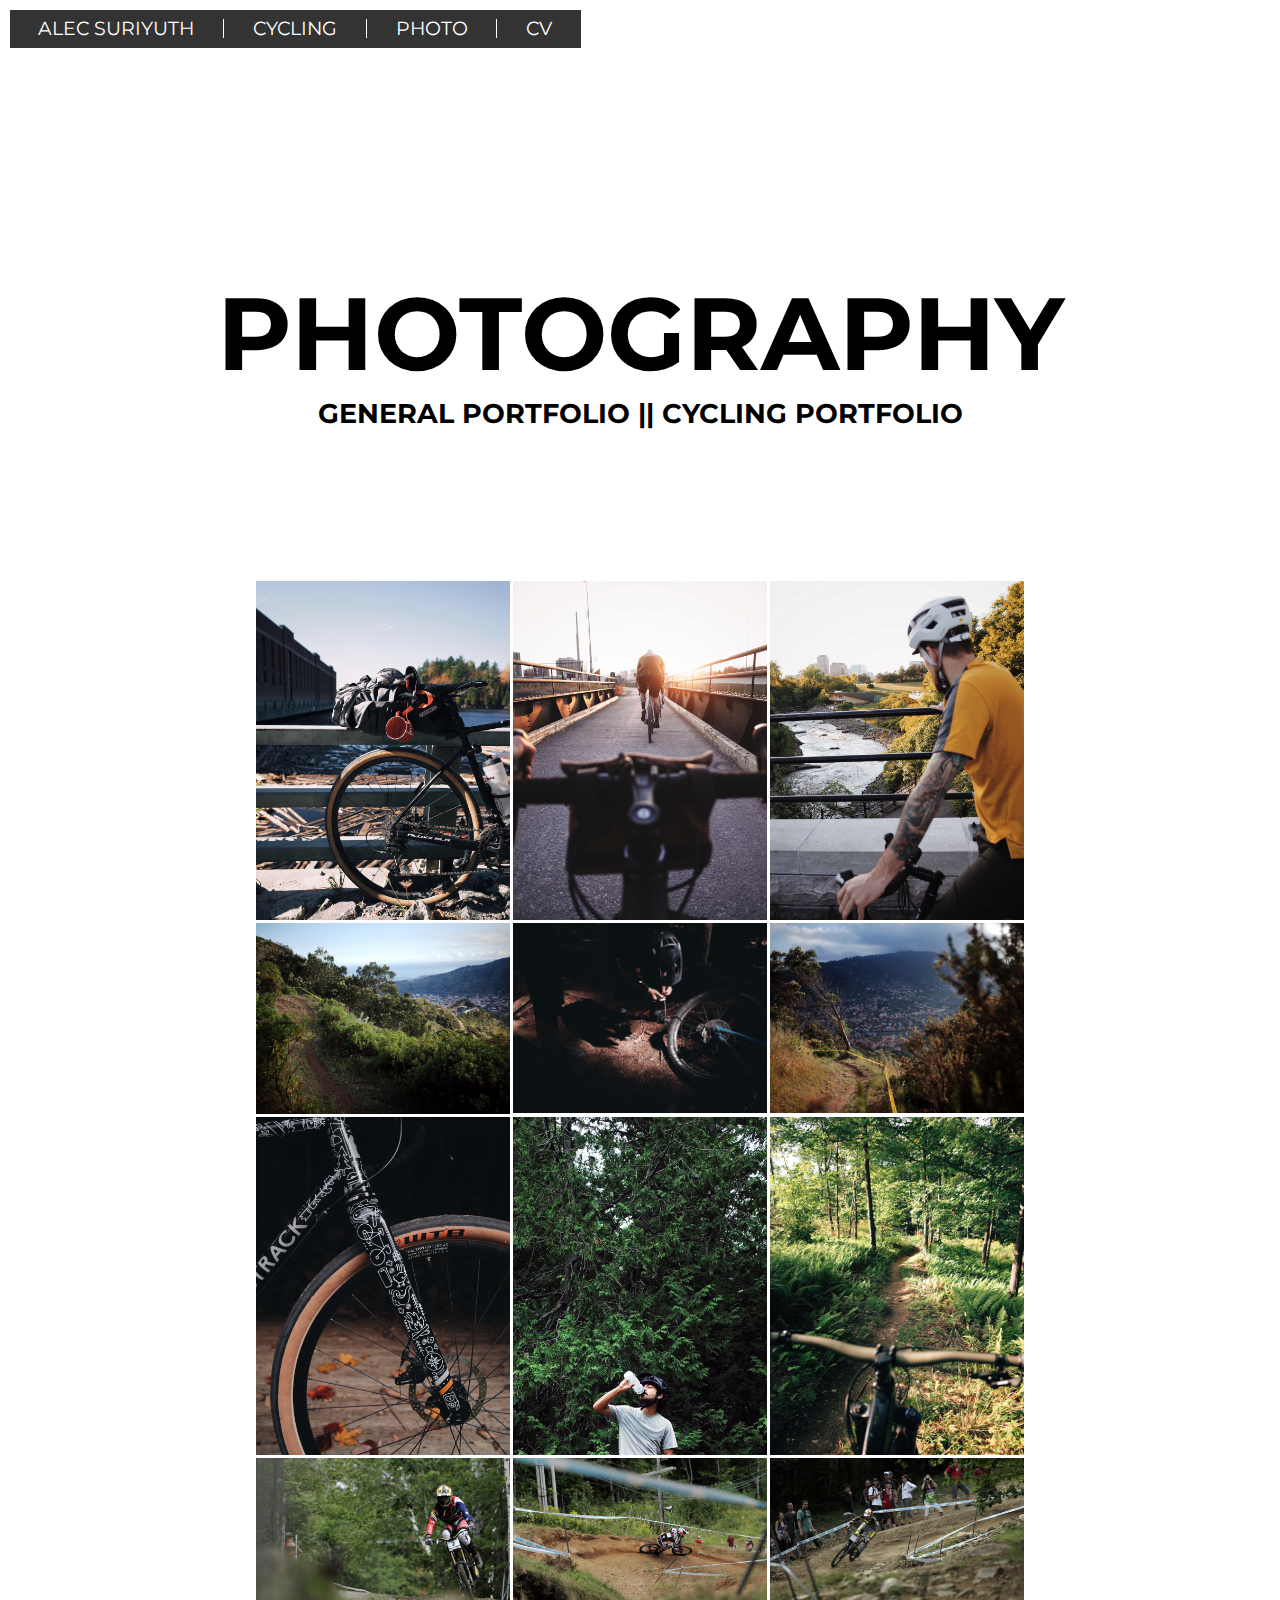
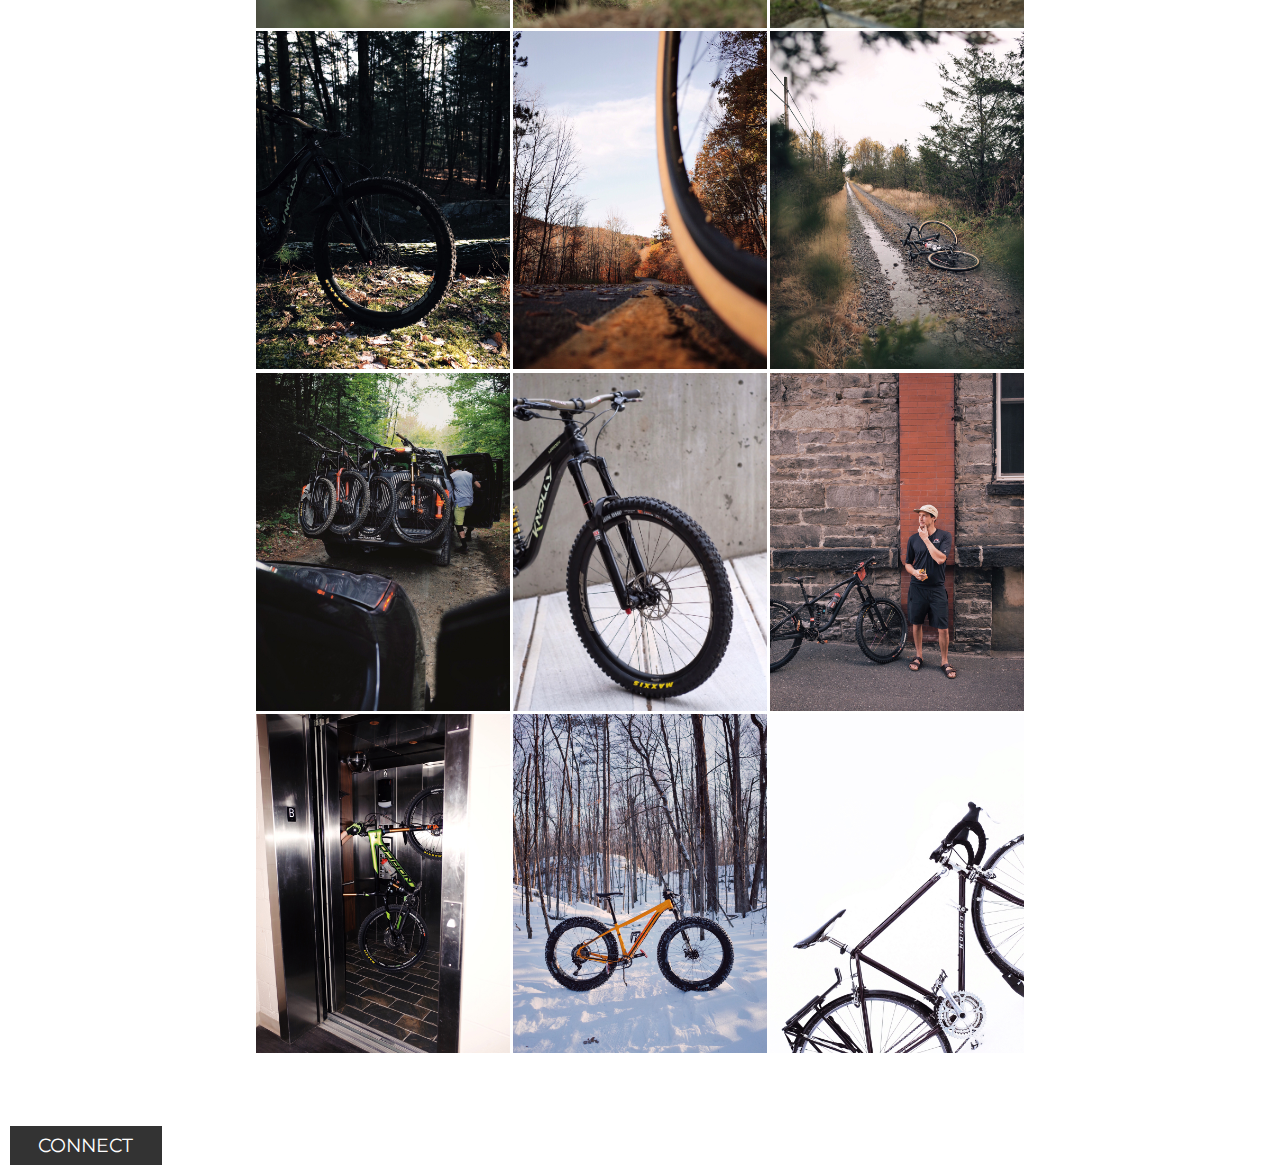
==== commit ad00d137: "Update bpp.html" ====
--- a/bpp.html
+++ b/bpp.html
@@ -23,7 +23,7 @@
     
     <div class="content">
 
-        <div class="title"><h1>PORT<wbr>FOLIO</h1></div>
+        <div class="title"><h1>PHOTO<wbr>GRAPHY</h1></div>
         
         <div class="homepagelinks">
                 <h2> <a href="photogrpahy.html">GENERAL PORTFOLIO</a> || <a href="bpp.html">CYCLING PORTFOLIO</a> </h2>
